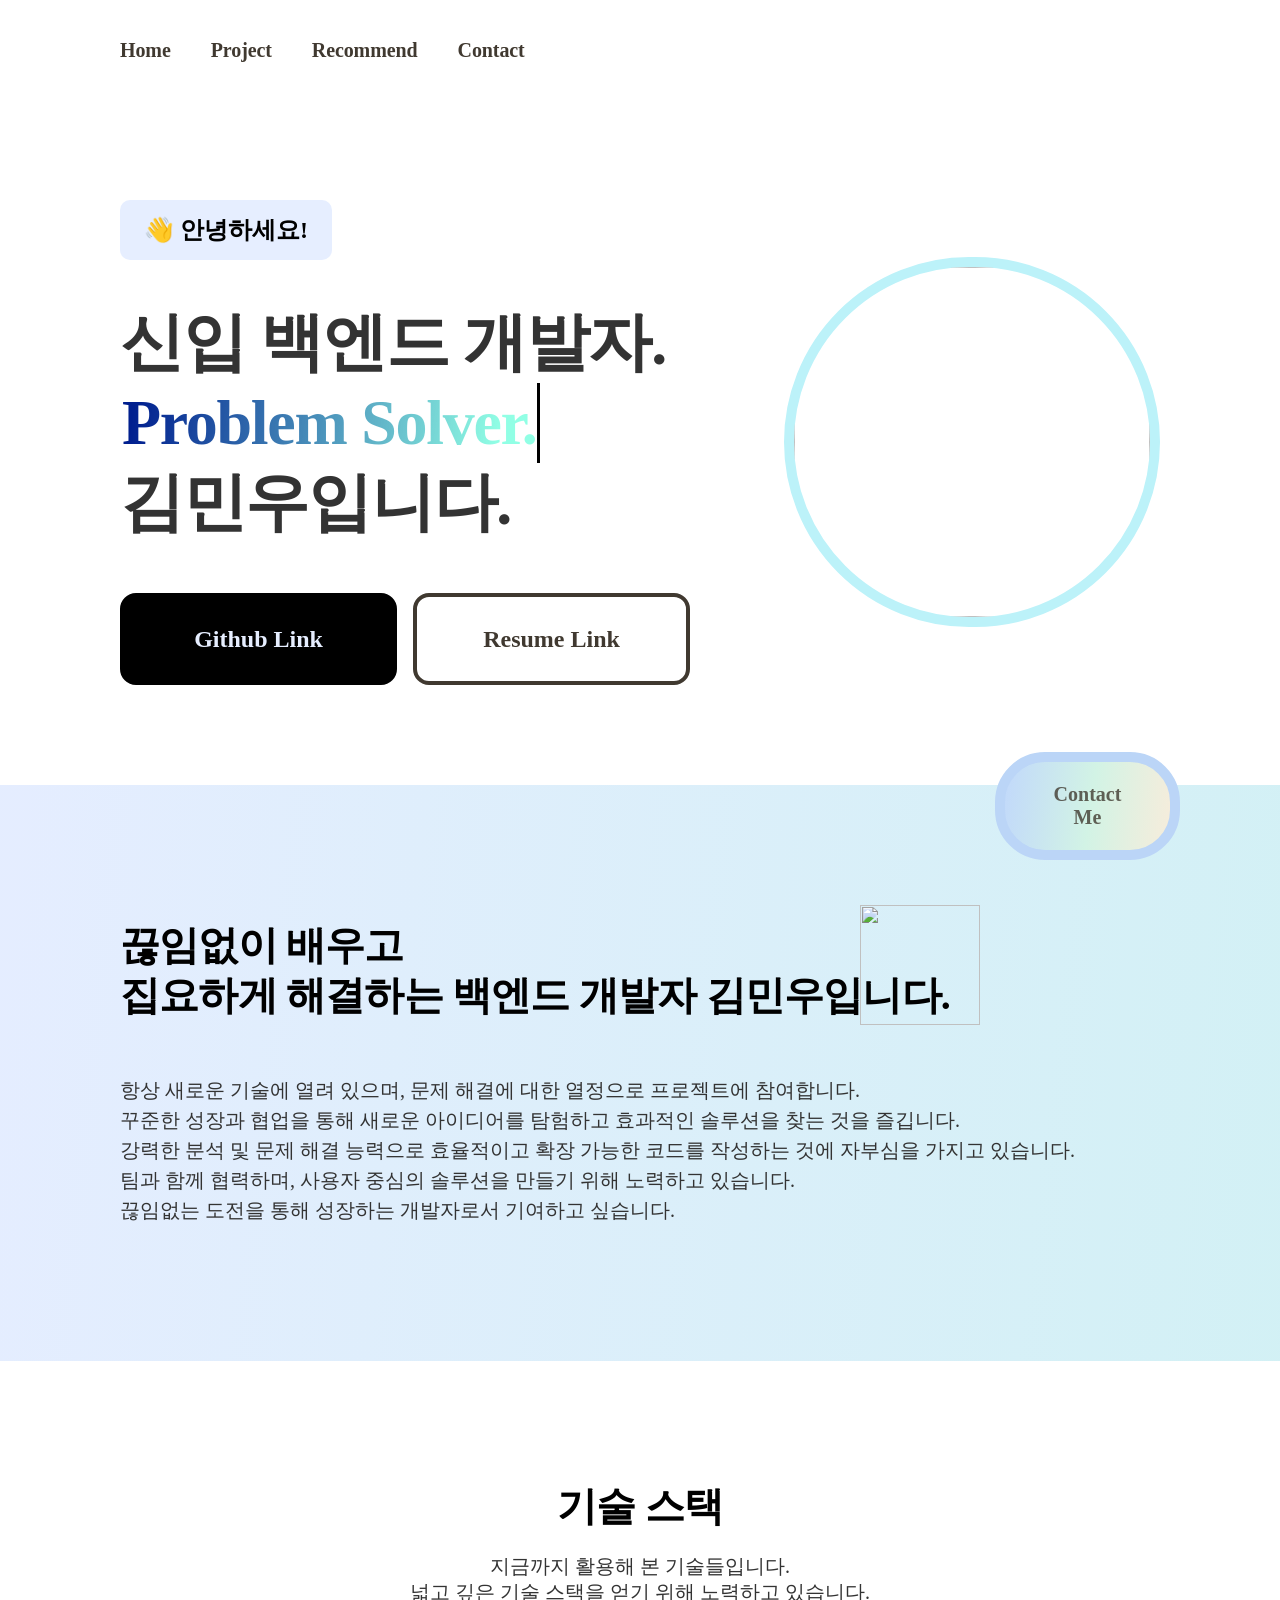
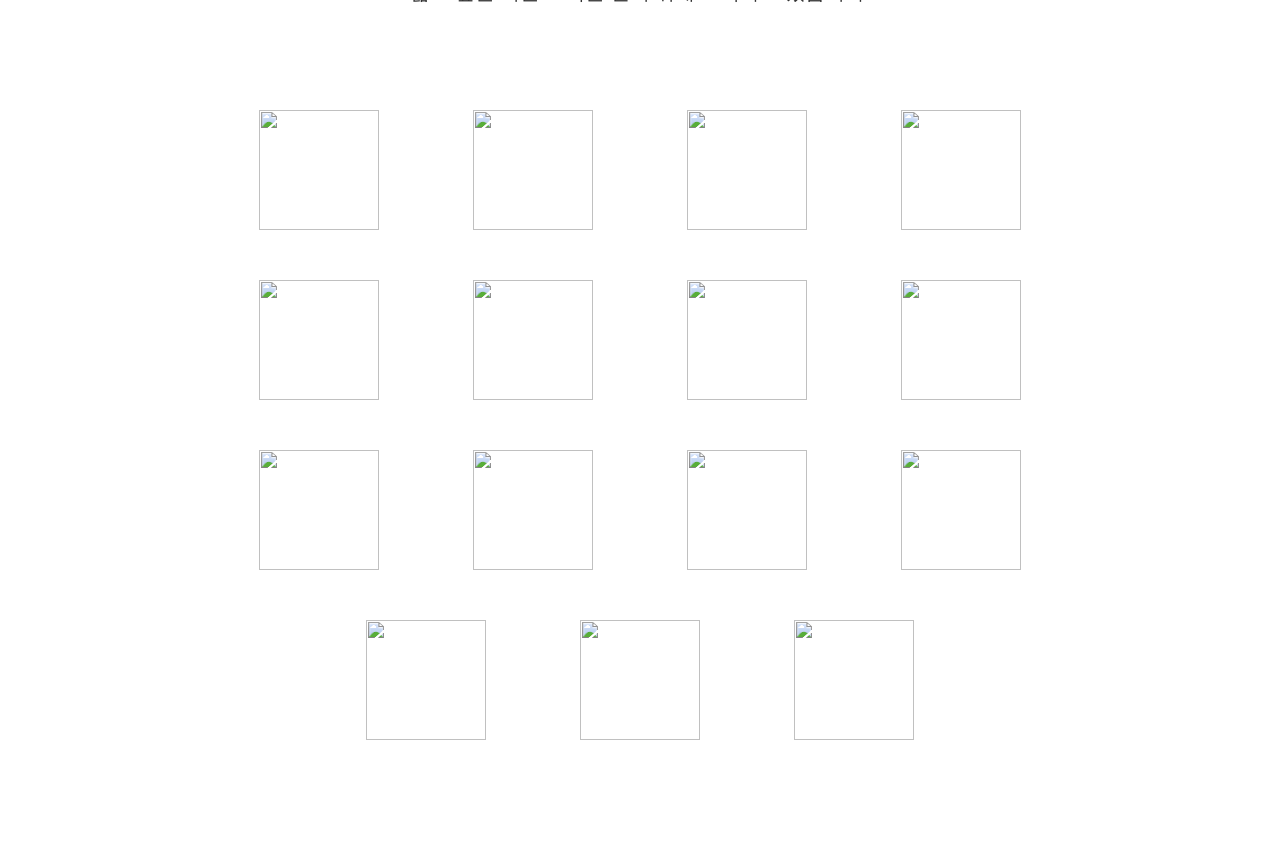
==== index.html @ f8c8b8c5 "feat: apply header animation" ====
<!DOCTYPE html>
<html lang="en">
<head>
    <meta charset="UTF-8">
    <meta name="viewport" content="width=device-width, initial-scale=1.0">
    <link rel="stylesheet" href="./style.css">
    <link rel="preconnect" href="https://fonts.googleapis.com">
    <link rel="preconnect" href="https://fonts.gstatic.com" crossorigin>
    <link href="https://fonts.googleapis.com/css2?family=Noto+Sans+KR:wght@500&display=swap" rel="stylesheet">
    <title>Document</title>
</head>
<body>
    <nav>
        <div class="navItem">Home</div>
        <div class="navItem">Project</div>
        <div class="navItem">Recommend</div>
        <div class="navItem">Contact</div>
    </nav>

    <header>
        <div class="headerLeft">
            <div class="badge">👋 안녕하세요!</div>
            <h1>
                신입 백엔드 개발자.<br/>
                <strong>Problem Solver.</strong><br/>
                <!-- <strong><br/></strong> -->
                김민우입니다.
            </h1>
            <div class="headerBtns">
                <a class="headerBtn" style="background-color: black; color: #E6EEFF; border-color: black;" href="https://github.com/bkkmw" target="_blank">Github Link</a>
                <a class="headerBtn" style="color: #403930;" href="#" target="_blank">Resume Link</a>
            </div>
        </div>
        <div class="headerRight">
            <img class="profileImg" src="https://plus.unsplash.com/premium_photo-1674688194029-17dda3aaf779?w=500&auto=format&fit=crop&q=60&ixlib=rb-4.0.3&ixid=M3wxMjA3fDB8MHxzZWFyY2h8MXx8YmxhY2t8ZW58MHx8MHx8fDA%3D">
            <!-- <div class="profileImg"></div> -->
        </div>
    </header>

    <div class="introduction">
        <h2>끊임없이 배우고
집요하게 해결하는 백엔드 개발자 김민우입니다.</h2>
        <img src="https://s3-alpha-sig.figma.com/img/6487/ea4a/daea669d937dbe7143996228fa8bc313?Expires=1706486400&Key-Pair-Id=APKAQ4GOSFWCVNEHN3O4&Signature=hJeIrJTTm3oMjeijjOp-uwTEQQWaK9iniI~YzfzDTABbRpO1pkRjh4GAqJiTH2skRaHdd~mDgPJ5Ca0eFiVuXyrHsrVJDqlASlEiB1djv1J8W82fJtgnarWKpcSJfF-py0DjcW6OvxTsVsYJA2s43ewhrsybSa6hrCCtFJjDDMRb3quvQweBj7dXm5ZmObO8HHIndekv7Paf5lo9buBG8cZjLab5~hTpyT2Zs8f~8S~JYF2Mp6bK1z6l6wrbxmUoVGKwcV1q9~nXrFwHDIdIn4pPSv92mtZzx25hKvoMM4-EMjh9O8AYCLS7lHO7dEHSAruf4HMZUDnYgcZ~vZnrlA__">
        <p>항상 새로운 기술에 열려 있으며, 문제 해결에 대한 열정으로 프로젝트에 참여합니다. 
꾸준한 성장과 협업을 통해 새로운 아이디어를 탐험하고 효과적인 솔루션을 찾는 것을 즐깁니다. 
강력한 분석 및 문제 해결 능력으로 효율적이고 확장 가능한 코드를 작성하는 것에 자부심을 가지고 있습니다. 
팀과 함께 협력하며, 사용자 중심의 솔루션을 만들기 위해 노력하고 있습니다. 
끊임없는 도전을 통해 성장하는 개발자로서 기여하고 싶습니다.</p>
    </div>

    <div class="techStack">
        <h2>기술 스택</h2>
        <p>
            지금까지 활용해 본 기술들입니다.<br/>
            넓고 깊은 기술 스택을 얻기 위해 노력하고 있습니다.
        </p>
        <div class="techImgs">
            <img class="techImg" src="https://cdn.simpleicons.org/HTML5">
            <img class="techImg" src="https://cdn.simpleicons.org/CSS3">
            <img class="techImg" src="https://cdn.simpleicons.org/JavaScript">
            <img class="techImg" src="https://cdn.simpleicons.org/React">
            <img class="techImg" src="https://cdn.simpleicons.org/Vue.js">
            <img class="techImg" src="https://cdn.simpleicons.org/redux">
            <img class="techImg" src="https://cdn.simpleicons.org/sass">
            <img class="techImg" src="https://cdn.simpleicons.org/tailwindcss">
            <img class="techImg" src="https://cdn.simpleicons.org/Spring">
            <img class="techImg" src="https://cdn.simpleicons.org/MySQL">
            <img class="techImg" src="https://cdn.simpleicons.org/python">
            <img class="techImg" src="https://cdn.simpleicons.org/hibernate">
            <img class="techImg" src="https://cdn.simpleicons.org/docker">
            <img class="techImg" src="https://cdn.simpleicons.org/jenkins">
            <img class="techImg" src="https://cdn.simpleicons.org/git">
        </div>
        
    </div>

    <a href="mailto:roboticts49@gmail.com" class="fixedBtn">Contact<br/>Me</a>
    
</body>
</html>
---- style.css ----
@import url('https://cdn.jsdelivr.net/gh/orioncactus/pretendard/dist/web/static/pretendard.css');

body {
    margin: 0;
    /* transform: scale(0.75); */
}

nav {
    /* allign items with gap */
    display: flex;
    gap: 40px;
    height: 100px;
    align-items: center;
    padding: 0 120px 0 120px;
}

.navItem {
    color: #403930;
    font-size: 20px;
    font-weight: 600;
    font-family: "Pretendard";
    line-height: 1.5;
    letter-spacing: -0.1px;
}

header {
    padding: 100px 120px 100px 120px;
    display: flex;
    font-family: 'Pretendard';
}

.headerLeft {
    width: 60vw;
}

.headerRight {
    width: 40vw;
    display: flex;
    justify-content: end;
    align-items: center;
}

.badge {
    padding: 12px 24px;
    border-radius: 10px;
    background-color: #e6eeff;
    width: fit-content;
    margin: 0px 0px 40px 0px;
    color: #000;
    font-family: Pretendard;
    font-size: 24px;
    font-style: normal;
    font-weight: 600;
    line-height: 150%; /* 36px */
}

header h1 {
    color: #333;
    font-style: normal;
    font-weight: 600;
    line-height: 125%; /* 80px */
    letter-spacing: -1.28px;
    font-size: 64px;
    margin-bottom: 50px;
}

header h1 strong {
    background: linear-gradient(99deg, #001F8F 3.58%, rgba(36, 255, 203, 0.50) 90.34%);
    -webkit-background-clip: text;
    -webkit-text-fill-color: transparent;
    background-clip: text;
    margin-left: 2px;
    /* fade in animation */
    /* animation: fadeIn 3s ease-in; */
    /* typing animation */
    display: inline-block;
    white-space: nowrap;
    max-width: 450px;
    border-right: 3px solid black;
    animation: typingEffect 5s steps(25) infinite, blink .5s step-end infinite alternate;
    /* animation: typingEffect 5s steps(17) infinite; */
}

.headerBtns {
    display: flex;
    gap: 16px;
}

.headerBtn {
    display: flex;
    width: 189px;
    padding: 24px 40px;
    flex-direction: column;
    justify-content: center;
    align-items: center;
    border-radius: 16px;
    border: 4px solid #403930;

    font-size: 24px;
    font-style: normal;
    font-weight: 600;
    line-height: 150%; /* 36px */

    text-decoration: none;
}

.profileImg {
    width: 355.624px;
    height: 350px;
    flex-shrink: 0;
    border-radius: 500px;
    border: 10px solid #BCF2F9;
    /* background: url("https://plus.unsplash.com/premium_photo-1674688194029-17dda3aaf779?w=500&auto=format&fit=crop&q=60&ixlib=rb-4.0.3&ixid=M3wxMjA3fDB8MHxzZWFyY2h8MXx8YmxhY2t8ZW58MHx8MHx8fDA%3D"), lightgray 50% / cover no-repeat; */
}

.introduction {
    position: relative;
    white-space: pre;
    padding: 100px 120px;
    font-family: 'Pretendard';
    background: linear-gradient(96deg, rgba(189, 210, 255, 0.40) 1.72%, rgba(116, 224, 215, 0.40) 158.93%);
}

.introduction h2 {
    color: #000;
    font-size: 40px;
    font-style: normal;
    font-weight: 700;
    line-height: 125%; /* 50px */
    letter-spacing: -0.8px;
    margin: 0;
}

.introduction p {
    color: #333;
    font-size: 20px;
    font-style: normal;
    font-weight: 500;
    line-height: 150%; /* 30px */
    margin: 0;
}

.introduction img {
    width: 120px;
    height: 120px;
    position: absolute;
    top: 120px;
    right: 300px;
}

.techStack {
    text-align: center;
    align-content: center;
    padding: 100px 120px;
    font-family: 'Pretendard';
}

.techStack h2 {
    color: #000;
    text-align: center;
    font-size: 40px;
    font-style: normal;
    font-weight: 700;
    line-height: 26px; /* 65% */
    letter-spacing: -0.8px;
}

.techStack p {
    color: #333;
    text-align: center;
    font-size: 20px;
    font-style: normal;
    font-weight: 400;
    line-height: 26px; /* 130% */
}

.techImgs {
    margin-top: 80px;
    width: 100%;
}

.techImg {
    width: 120px;
    height: 120px;
    padding: 5px;
    margin: 20px 40px;
}

.fixedBtn {
    display: flex;
    flex-direction: column;
    justify-content: center;
    position: fixed;
    right: 100px;
    bottom: 40px;

    width: 165px;
    height: 88px;

    border-radius: 50px;
    border: 10px solid #BBD5F7;
    background: linear-gradient(98deg, #BED3FF -10.83%, #D2F3E5 51.79%, #FFEBD9 110.76%);

    color: rgba(64, 57, 48, 0.80);
    text-align: center;
    font-family: Pretendard;
    font-size: 20px;
    font-style: normal;
    font-weight: 700;
    line-height: normal;
    text-decoration: none;
}

/* animation */
@keyframes fadeIn {
    from {
        opacity: 1;
    }
    to {
        opacity: 1;
    }
}

@keyframes typingEffect {
    0% {
        width: 0%;
    }
    100% {
        width: 100%;
    }
    
}

@keyframes blink {
    50% {
        border-color: transparent;
    }
    
}
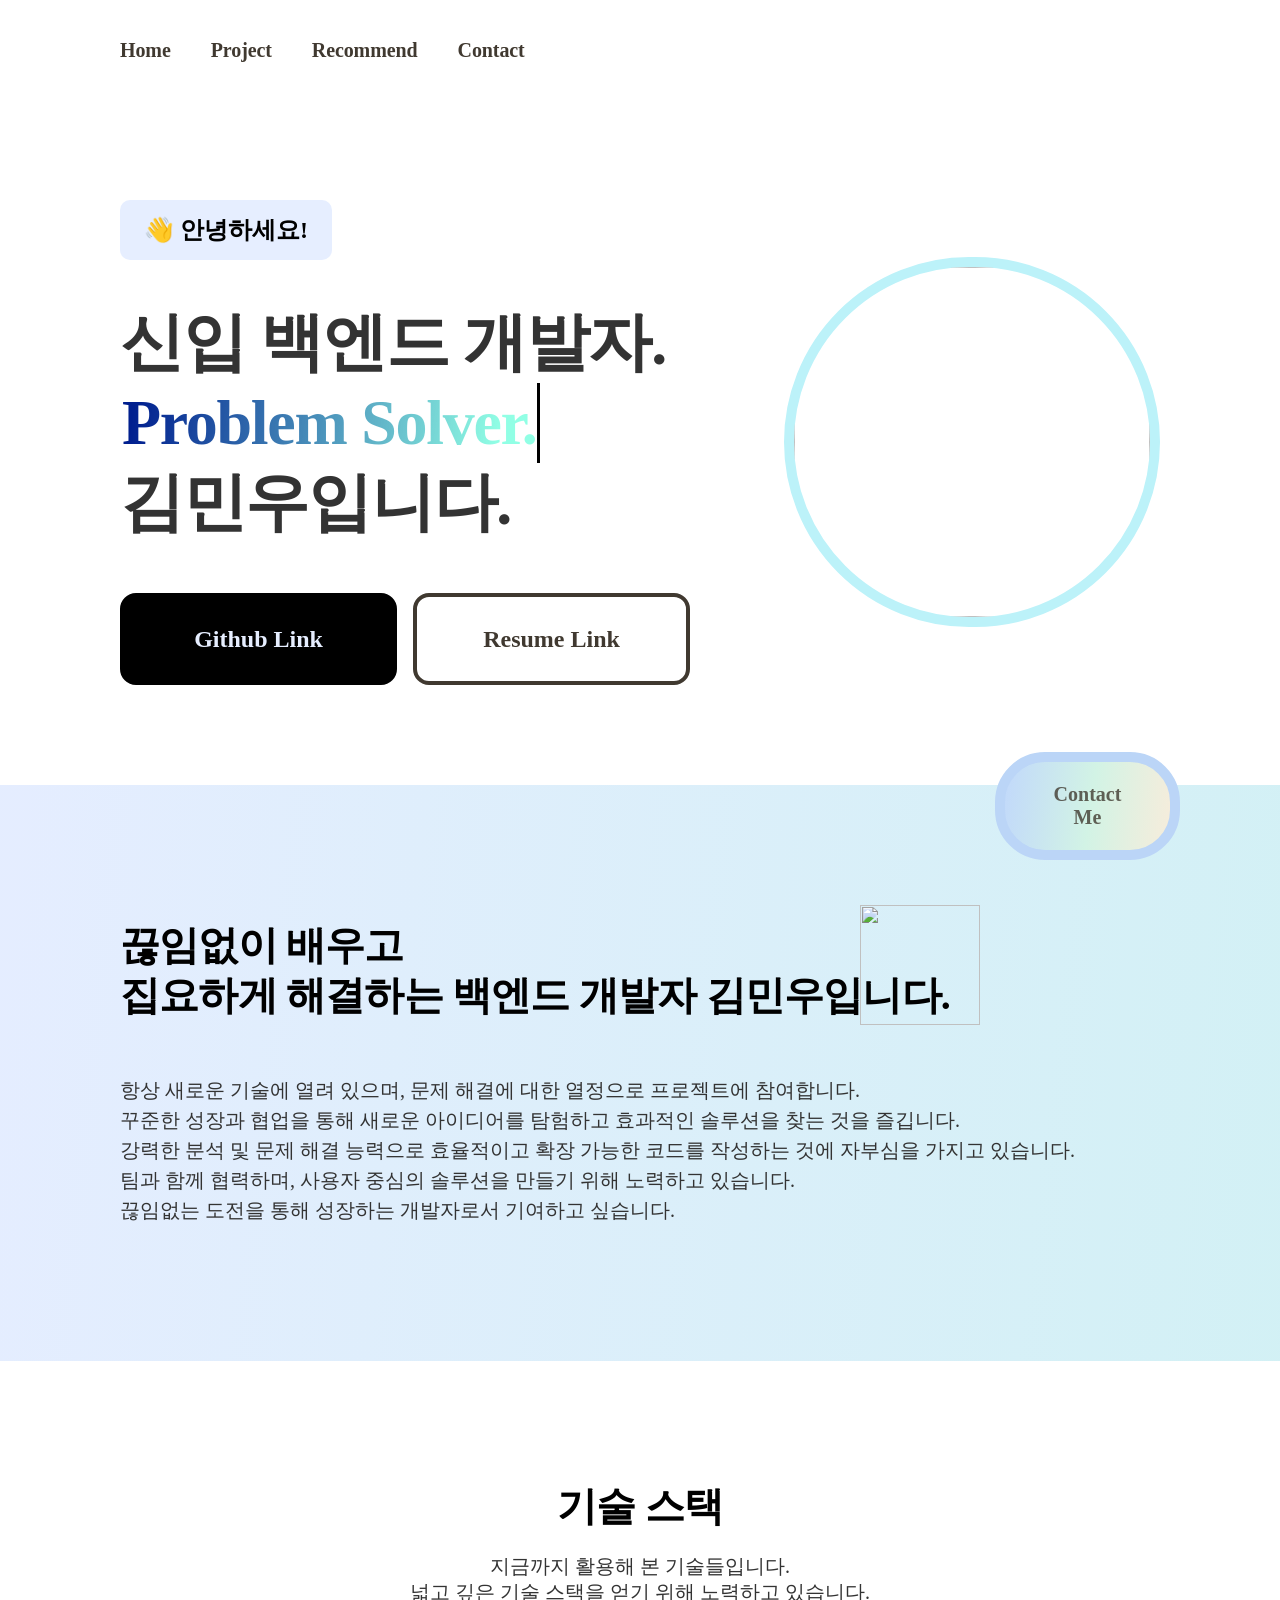
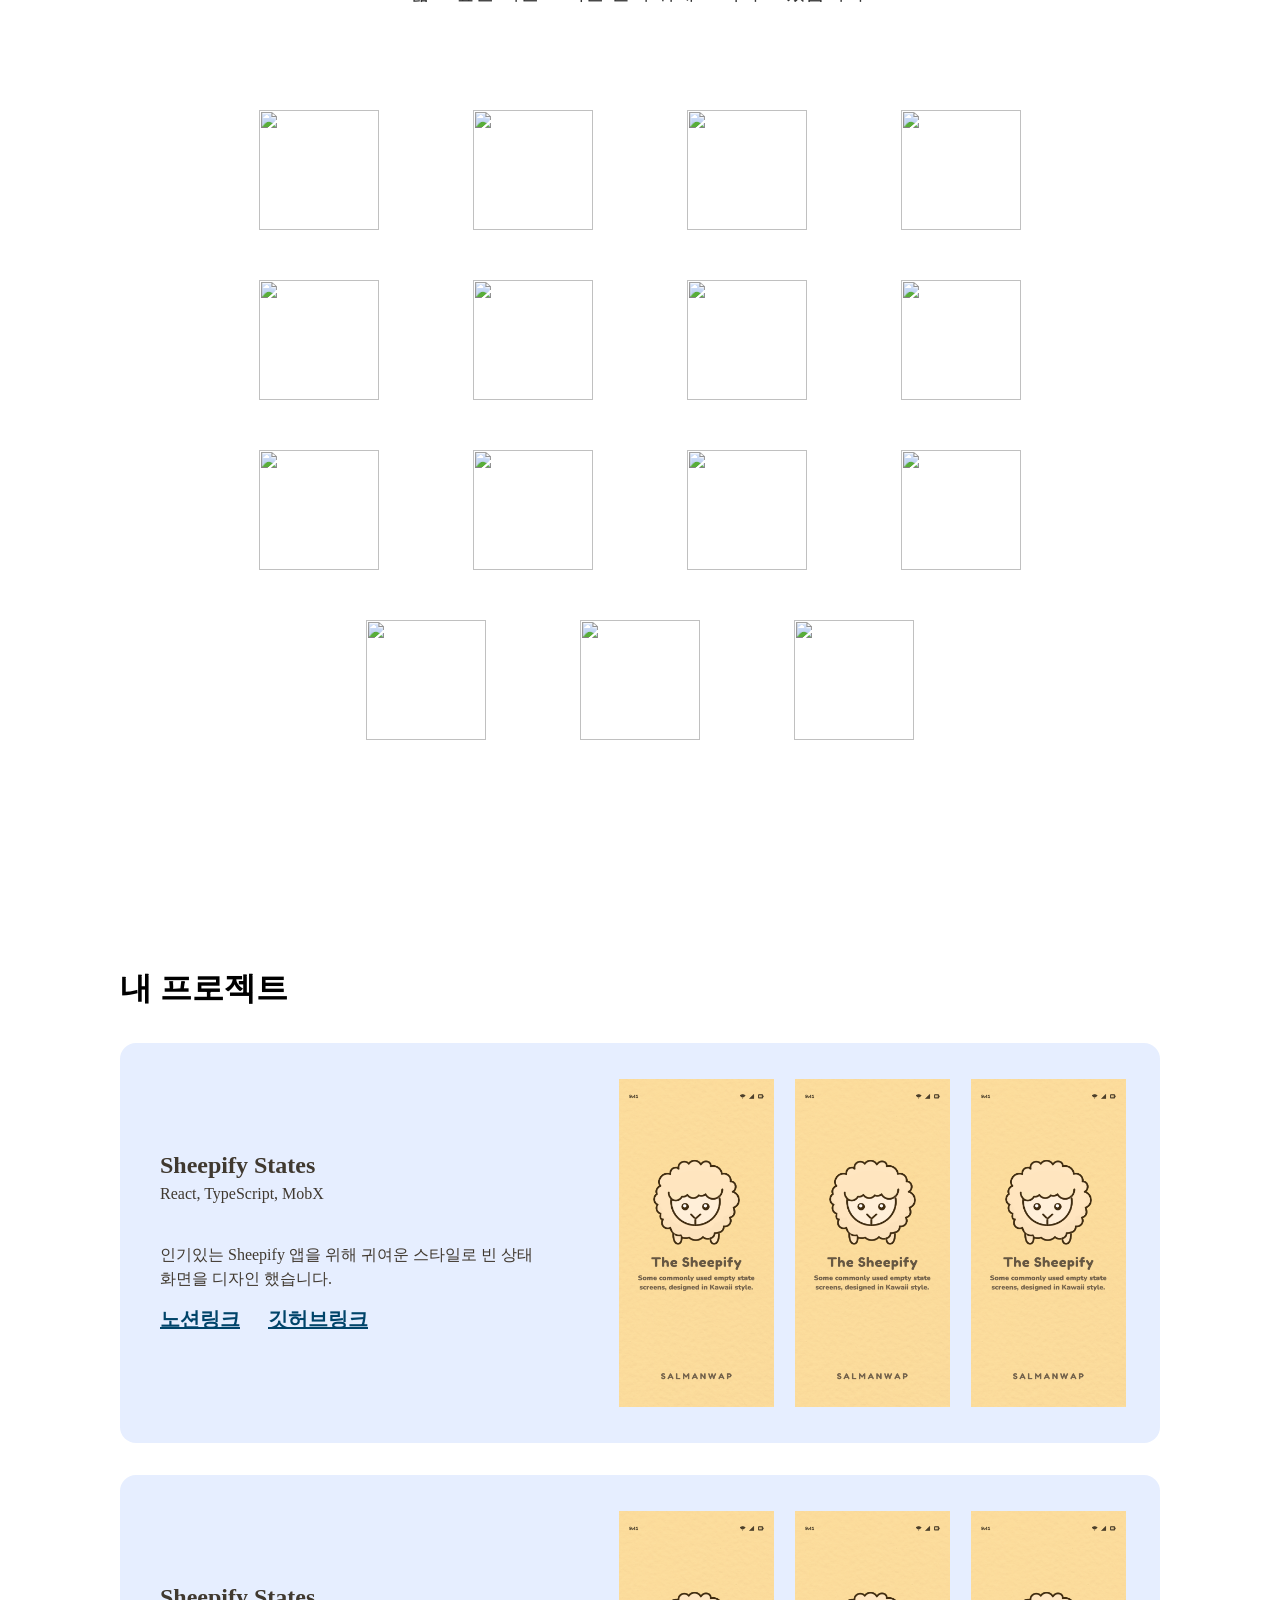
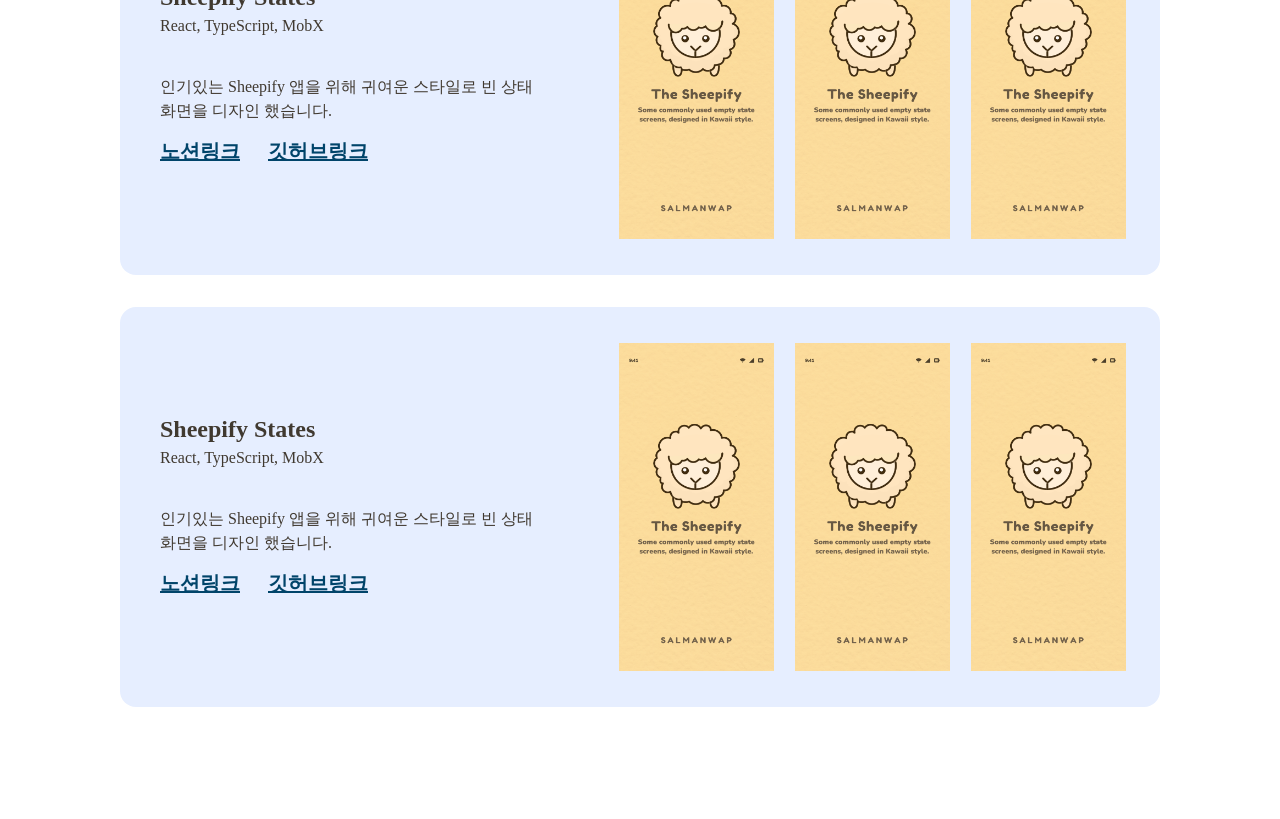
==== commit ea269fce: "feat: add project contents" ====
--- a/index.html
+++ b/index.html
@@ -1,9 +1,20 @@
 <!DOCTYPE html>
 <html lang="en">
 <head>
+    <!-- Google tag (gtag.js) -->
+    <script async src="https://www.googletagmanager.com/gtag/js?id=G-GSCPVHT3T6"></script>
+    <script>
+        window.dataLayer = window.dataLayer || [];
+        function gtag(){dataLayer.push(arguments);}
+        gtag('js', new Date());
+
+        gtag('config', 'G-GSCPVHT3T6');
+    </script>
+
     <meta charset="UTF-8">
     <meta name="viewport" content="width=device-width, initial-scale=1.0">
     <link rel="stylesheet" href="./style.css">
+    <link rel="stylesheet" media="(max-width: 768px)" href="./responsive.css">
     <link rel="preconnect" href="https://fonts.googleapis.com">
     <link rel="preconnect" href="https://fonts.gstatic.com" crossorigin>
     <link href="https://fonts.googleapis.com/css2?family=Noto+Sans+KR:wght@500&display=swap" rel="stylesheet">
@@ -27,8 +38,8 @@
                 김민우입니다.
             </h1>
             <div class="headerBtns">
-                <a class="headerBtn" style="background-color: black; color: #E6EEFF; border-color: black;" href="https://github.com/bkkmw" target="_blank">Github Link</a>
-                <a class="headerBtn" style="color: #403930;" href="#" target="_blank">Resume Link</a>
+                <a class="headerBtn" onclick="onClickButton('github')" style="background-color: black; color: #E6EEFF; border-color: black;" href="https://github.com/bkkmw" target="_blank">Github Link</a>
+                <a class="headerBtn" onclick="onClickButton('resume')" style="color: #403930;" href="#" target="_blank">Resume Link</a>
             </div>
         </div>
         <div class="headerRight">
@@ -37,17 +48,18 @@
         </div>
     </header>
 
-    <div class="introduction">
-        <h2>끊임없이 배우고
+    <div style="background: linear-gradient(96deg, rgba(189, 210, 255, 0.40) 1.72%, rgba(116, 224, 215, 0.40) 158.93%);;">
+        <div class="introduction">
+            <h2>끊임없이 배우고
 집요하게 해결하는 백엔드 개발자 김민우입니다.</h2>
-        <img src="https://s3-alpha-sig.figma.com/img/6487/ea4a/daea669d937dbe7143996228fa8bc313?Expires=1706486400&Key-Pair-Id=APKAQ4GOSFWCVNEHN3O4&Signature=hJeIrJTTm3oMjeijjOp-uwTEQQWaK9iniI~YzfzDTABbRpO1pkRjh4GAqJiTH2skRaHdd~mDgPJ5Ca0eFiVuXyrHsrVJDqlASlEiB1djv1J8W82fJtgnarWKpcSJfF-py0DjcW6OvxTsVsYJA2s43ewhrsybSa6hrCCtFJjDDMRb3quvQweBj7dXm5ZmObO8HHIndekv7Paf5lo9buBG8cZjLab5~hTpyT2Zs8f~8S~JYF2Mp6bK1z6l6wrbxmUoVGKwcV1q9~nXrFwHDIdIn4pPSv92mtZzx25hKvoMM4-EMjh9O8AYCLS7lHO7dEHSAruf4HMZUDnYgcZ~vZnrlA__">
-        <p>항상 새로운 기술에 열려 있으며, 문제 해결에 대한 열정으로 프로젝트에 참여합니다. 
+            <img src="https://s3-alpha-sig.figma.com/img/6487/ea4a/daea669d937dbe7143996228fa8bc313?Expires=1706486400&Key-Pair-Id=APKAQ4GOSFWCVNEHN3O4&Signature=hJeIrJTTm3oMjeijjOp-uwTEQQWaK9iniI~YzfzDTABbRpO1pkRjh4GAqJiTH2skRaHdd~mDgPJ5Ca0eFiVuXyrHsrVJDqlASlEiB1djv1J8W82fJtgnarWKpcSJfF-py0DjcW6OvxTsVsYJA2s43ewhrsybSa6hrCCtFJjDDMRb3quvQweBj7dXm5ZmObO8HHIndekv7Paf5lo9buBG8cZjLab5~hTpyT2Zs8f~8S~JYF2Mp6bK1z6l6wrbxmUoVGKwcV1q9~nXrFwHDIdIn4pPSv92mtZzx25hKvoMM4-EMjh9O8AYCLS7lHO7dEHSAruf4HMZUDnYgcZ~vZnrlA__">
+            <p>항상 새로운 기술에 열려 있으며, 문제 해결에 대한 열정으로 프로젝트에 참여합니다. 
 꾸준한 성장과 협업을 통해 새로운 아이디어를 탐험하고 효과적인 솔루션을 찾는 것을 즐깁니다. 
 강력한 분석 및 문제 해결 능력으로 효율적이고 확장 가능한 코드를 작성하는 것에 자부심을 가지고 있습니다. 
 팀과 함께 협력하며, 사용자 중심의 솔루션을 만들기 위해 노력하고 있습니다. 
 끊임없는 도전을 통해 성장하는 개발자로서 기여하고 싶습니다.</p>
+        </div>
     </div>
-
     <div class="techStack">
         <h2>기술 스택</h2>
         <p>
@@ -74,7 +86,72 @@
         
     </div>
 
+    <div class="projectList">
+        <h1>내 프로젝트</h1>
+        <div class="projectCard">
+            <div class="projectCardLeft">
+                <h2>Sheepify States</h2>
+                <h6>React, TypeScript, MobX</h6>
+                <p>인기있는 Sheepify 앱을 위해 귀여운 스타일로 빈 상태 화면을 디자인 했습니다.</p>
+                <a href="#">노션링크</a>
+                <a href="#">깃허브링크</a>
+            </div>
+            <div class="projectCardRight">
+                <img class="projectImg" src="./assets/img/pjt_screen.png">
+                <img class="projectImg" src="./assets/img/pjt_screen.png">
+                <img class="projectImg" src="./assets/img/pjt_screen.png">
+            </div>
+        </div>
+        <div class="projectCard">
+            <div class="projectCardLeft">
+                <h2>Sheepify States</h2>
+                <h6>React, TypeScript, MobX</h6>
+                <p>인기있는 Sheepify 앱을 위해 귀여운 스타일로 빈 상태 화면을 디자인 했습니다.</p>
+                <a href="#">노션링크</a>
+                <a href="#">깃허브링크</a>
+            </div>
+            <div class="projectCardRight">
+                <img class="projectImg" src="./assets/img/pjt_screen.png">
+                <img class="projectImg" src="./assets/img/pjt_screen.png">
+                <img class="projectImg" src="./assets/img/pjt_screen.png">
+            </div>
+        </div>
+        <div class="projectCard">
+            <div class="projectCardLeft">
+                <h2>Sheepify States</h2>
+                <h6>React, TypeScript, MobX</h6>
+                <p>인기있는 Sheepify 앱을 위해 귀여운 스타일로 빈 상태 화면을 디자인 했습니다.</p>
+                <a href="#">노션링크</a>
+                <a href="#">깃허브링크</a>
+            </div>
+            <div class="projectCardRight">
+                <img class="projectImg" src="./assets/img/pjt_screen.png">
+                <img class="projectImg" src="./assets/img/pjt_screen.png">
+                <img class="projectImg" src="./assets/img/pjt_screen.png">
+            </div>
+        </div>
+
+    </div>
+
     <a href="mailto:roboticts49@gmail.com" class="fixedBtn">Contact<br/>Me</a>
     
+    <script>
+        function onClickButton(type) {
+            if(type==='github') {
+                gtag("event", "github_button_click_action", {
+                    'event_category': 'github_button_click',
+                    'event_label': 'github_button_click'
+                })
+                console.log("github button clicked");
+            }
+            else if(type==='resume') {
+                gtag("event", "resume_button_click_actions", {
+                    'event_category': 'resume_button_click',
+                    'event_label': 'resume_button_click'
+                })
+                console.log("resume button clocked");
+            }
+        }
+    </script>
 </body>
 </html>
--- a/style.css
+++ b/style.css
@@ -27,6 +27,8 @@
     padding: 100px 120px 100px 120px;
     display: flex;
     font-family: 'Pretendard';
+    max-width: 1290px;
+    margin: 0 auto;
 }
 
 .headerLeft {
@@ -118,7 +120,9 @@
     white-space: pre;
     padding: 100px 120px;
     font-family: 'Pretendard';
-    background: linear-gradient(96deg, rgba(189, 210, 255, 0.40) 1.72%, rgba(116, 224, 215, 0.40) 158.93%);
+    /* background: linear-gradient(96deg, rgba(189, 210, 255, 0.40) 1.72%, rgba(116, 224, 215, 0.40) 158.93%); */
+    max-width: 1290px;
+    margin: 0 auto;
 }
 
 .introduction h2 {
@@ -153,6 +157,8 @@
     align-content: center;
     padding: 100px 120px;
     font-family: 'Pretendard';
+    max-width: 1290px;
+    margin: 0 auto;
 }
 
 .techStack h2 {
@@ -211,6 +217,73 @@
     text-decoration: none;
 }
 
+.projectList {
+    padding: 80px 120px;
+    font-family: "Pretendard";
+}
+
+.projectCard {
+    display: flex;
+    align-self: stretch;
+    align-items: center;
+    margin: 32px 0px;
+    background-color: #E6EEFF;
+    border-radius: 16px;
+    color: #403930;
+}
+
+/* 24 16 20 */
+.projectCardLeft {
+    width: 40vw;
+    padding: 0 40px;
+    line-height: 150%;
+}
+
+.projectCardLeft h2 {
+    font-size: 24px;
+    margin: 0px
+}
+
+.projectCardLeft h6 {
+    font-size: 16px;
+    margin-top: 5px;
+    font-weight: 500;
+}
+
+.projectCardLeft p {
+    font-size: 16px;
+    font-weight: 500;
+    margin: 16px 0;
+}
+
+.projectCardLeft a {
+    font-size: 20px;
+    font-weight: 600;
+    margin-right: 24px;;
+    color: #00446A;
+}
+
+.projectCardRight {
+    display: flex;
+    width: 60vw;
+    justify-content: center;
+    gap: 21px;
+}
+
+.projectImg {
+    width: 155px;
+    height: 328px;
+    flex-shrink: 0;
+    margin: 36px 0px;
+}
+
+
+/* @media (max-width: 768px) {
+    .fixedBtn {
+        display: none;
+    }
+} */
+
 /* animation */
 @keyframes fadeIn {
     from {
--- a/responsive.css
+++ b/responsive.css
@@ -0,0 +1,105 @@
+nav {
+    height: 60px;
+    padding: 0px 24px;
+    gap: 32px;
+    align-self: stretch;
+}
+
+.navItem {
+    font-size: 12px;
+    text-transform: uppercase;
+}
+
+header {
+    width: 90vw;
+    padding: 30px 0 30px 10vw;
+    flex-direction: column;
+    justify-content: center;
+    align-items: flex-start;
+    gap: 20px;
+}
+
+.headerLeft {
+    width: 80vw;
+}
+
+.headerRight {
+    display: none
+}
+
+.badge {
+    font-size: 16px;
+    margin-bottom: 20px;
+}
+
+header h1 {
+    color: #333;
+    font-size: 32px;
+    font-style: normal;
+    font-weight: 600;
+    line-height: 120%; /* 38.4px */
+    letter-spacing: -0.64px;
+    margin-bottom: 30px;
+}
+
+header h1 strong {
+    max-width: 230px;
+}
+
+.headerBtn {
+    width: 25vw;
+    padding: 16px 5vw;
+
+    font-family: Pretendard;
+    font-size: 14px;    
+}
+
+.introduction {
+    padding: 60px 24px;
+}
+
+.introduction h2 {
+    font-size: 18px;
+}
+
+.introduction p {
+    font-size: 14px;
+    /* white-space: initial; */
+    text-wrap: pretty;
+}
+
+.introduction img {
+    width: 20vw;
+    height: auto;
+    top: 3vh;
+    right: 15vw;
+}
+
+.techStack {
+    padding: 60px 24px;
+}
+
+.techStack h2 {
+    font-size: 24px;
+}
+
+.techStack p {
+    font-size: 14px;
+    margin-bottom: 32px;
+}
+
+.techImgs {
+    margin-top: 0px;
+}
+
+.techImg {
+    width: 20vw;
+    height: auto;
+    padding: 0;
+    margin: 24px 0;
+}
+
+
+.fixedBtn {
+    display: none;
+}
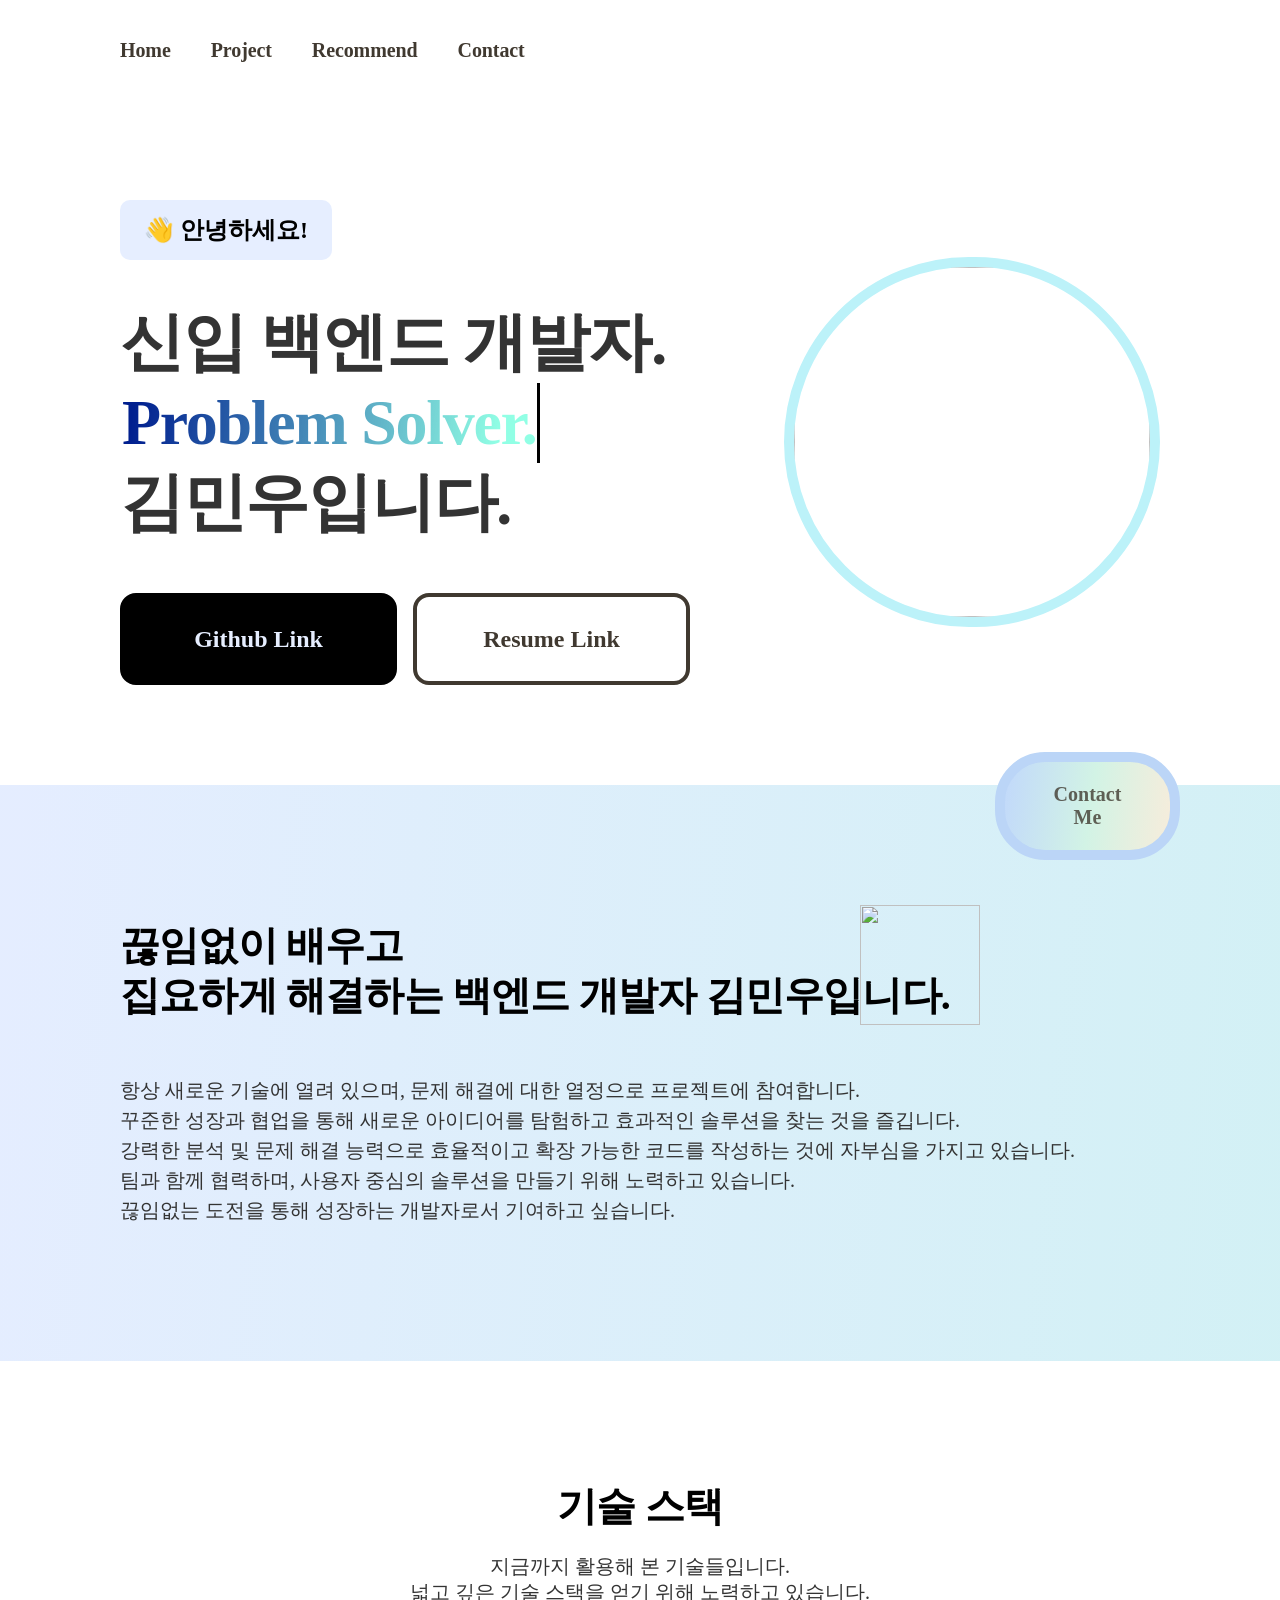
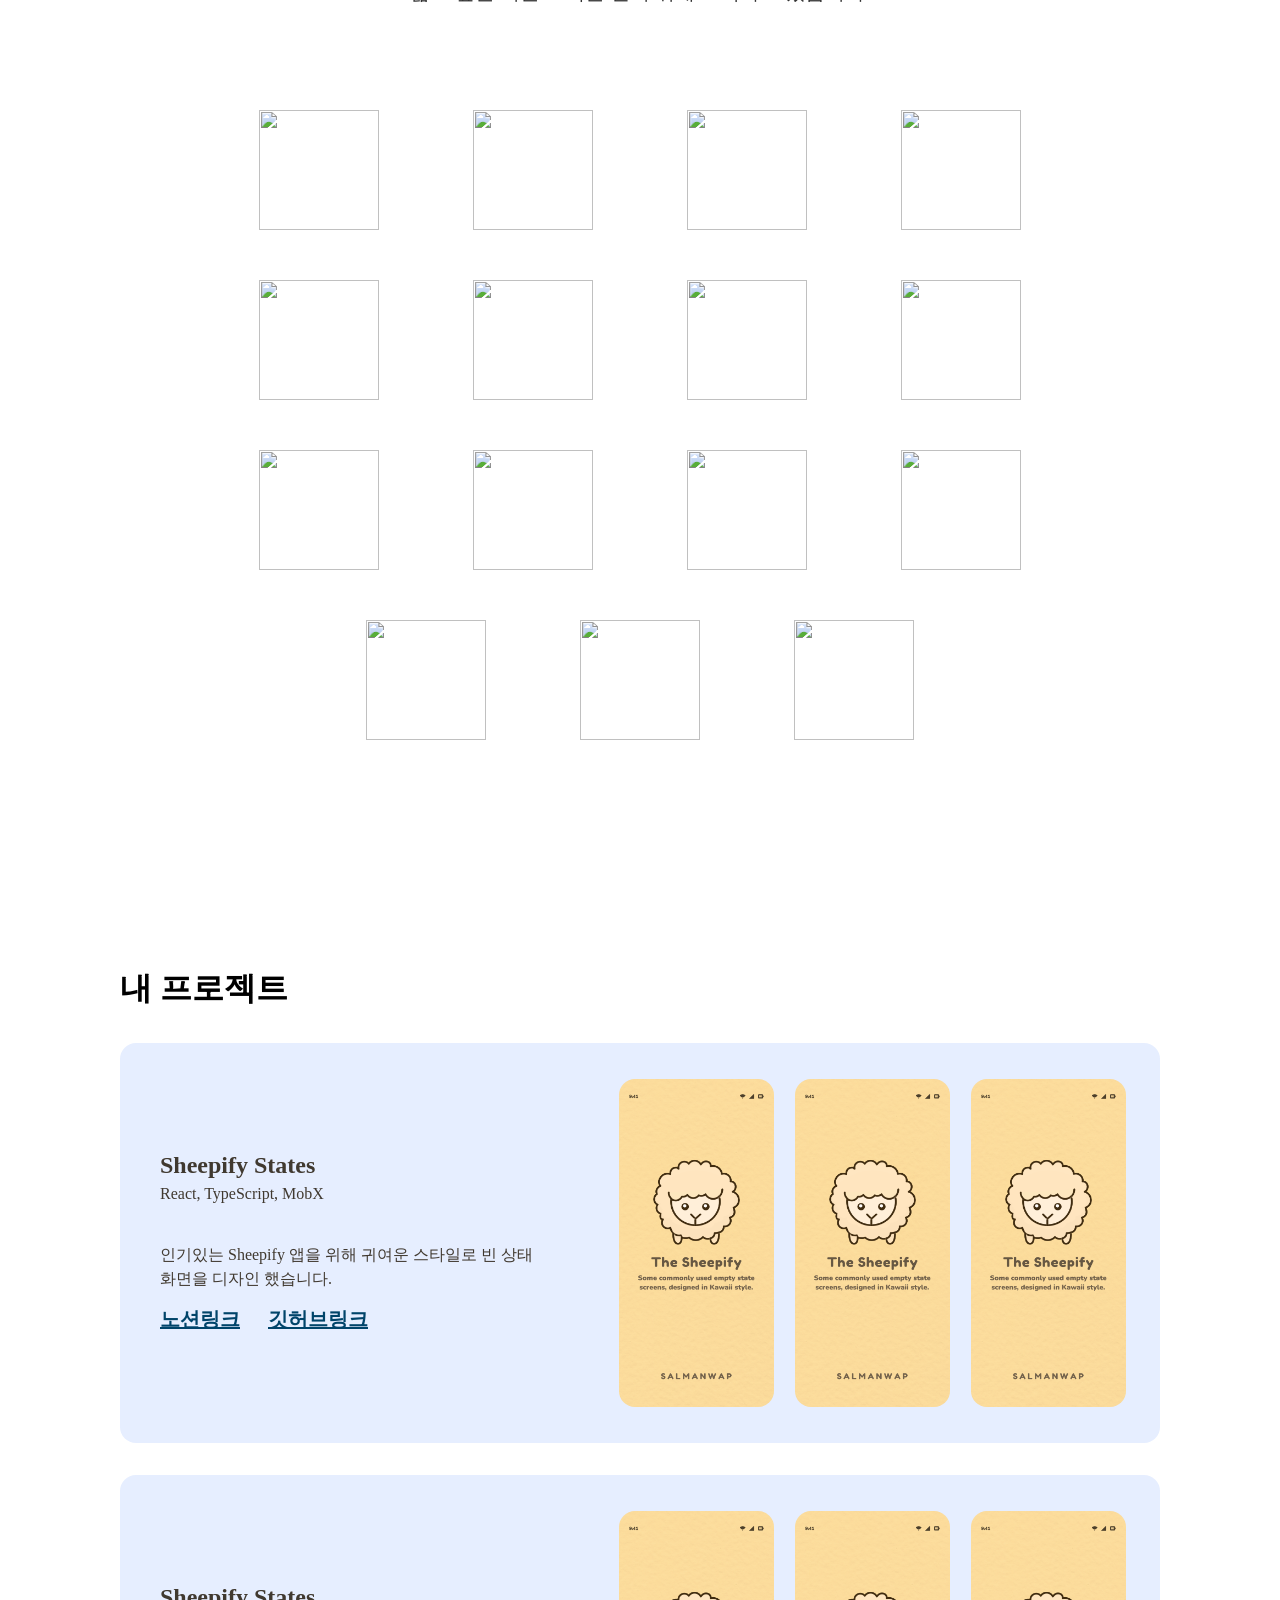
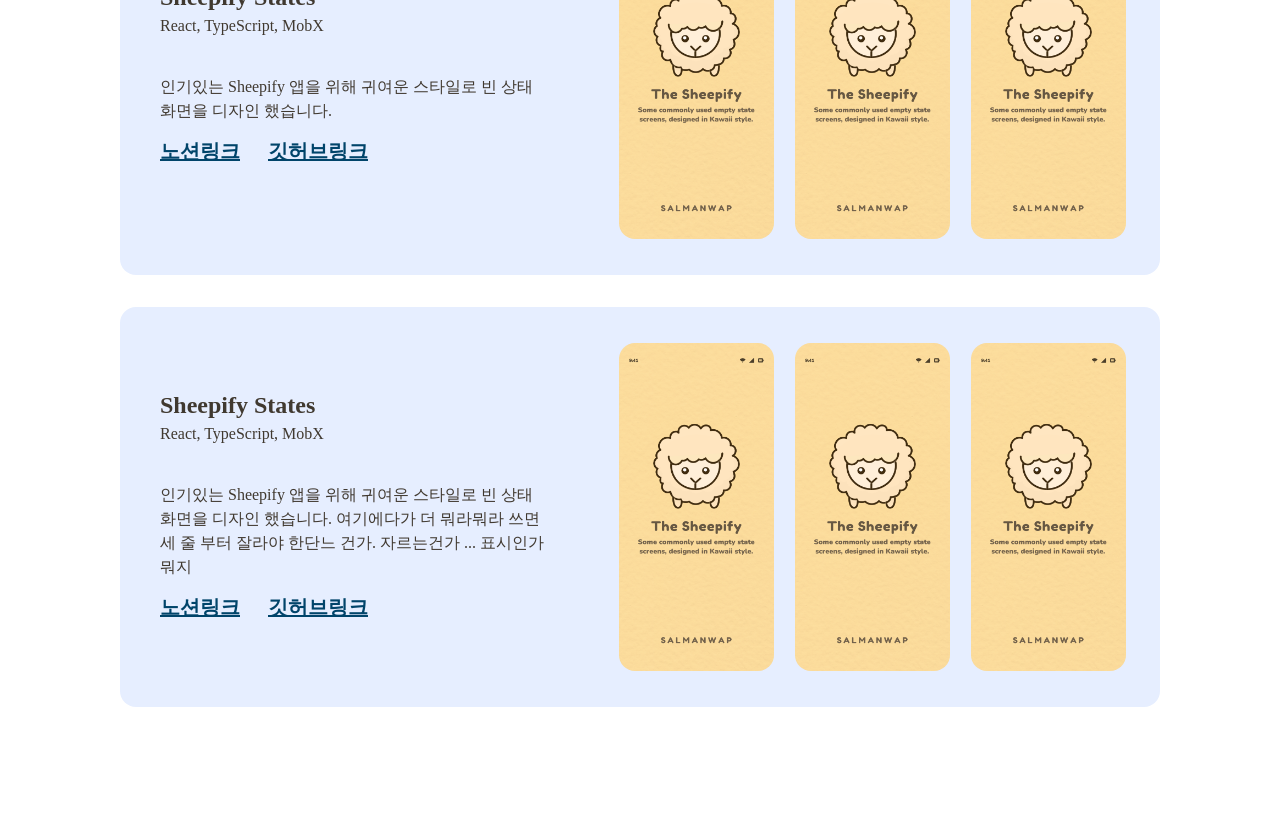
==== commit c5499d32: "feat: elipsis text lines" ====
--- a/index.html
+++ b/index.html
@@ -120,7 +120,7 @@
             <div class="projectCardLeft">
                 <h2>Sheepify States</h2>
                 <h6>React, TypeScript, MobX</h6>
-                <p>인기있는 Sheepify 앱을 위해 귀여운 스타일로 빈 상태 화면을 디자인 했습니다.</p>
+                <p>인기있는 Sheepify 앱을 위해 귀여운 스타일로 빈 상태 화면을 디자인 했습니다.&nbsp;여기에다가 더 뭐라뭐라 쓰면 세 줄 부터 잘라야 한단느 건가. 자르는건가 ... 표시인가 뭐지</p>
                 <a href="#">노션링크</a>
                 <a href="#">깃허브링크</a>
             </div>
--- a/style.css
+++ b/style.css
@@ -275,6 +275,7 @@
     height: 328px;
     flex-shrink: 0;
     margin: 36px 0px;
+    border-radius: 16px;
 }
 
 
--- a/responsive.css
+++ b/responsive.css
@@ -1,8 +1,10 @@
 nav {
+    display: flex;
     height: 60px;
     padding: 0px 24px;
     gap: 32px;
     align-self: stretch;
+    justify-content: center;
 }
 
 .navItem {
@@ -99,6 +101,48 @@
     margin: 24px 0;
 }
 
+.projectList {
+    margin: 60px 24px;
+    padding: 0px;
+    
+}
+
+.projectCard {
+    display: flex;
+    flex-direction: column-reverse;
+}
+
+.projectCardRight {
+    width: 80vw;
+}
+
+.projectImg {
+    width: 30%;
+    height: fit-content;
+    margin: 24px 0 12px 0;
+}
+
+.projectCardLeft {
+    align-self: flex-start;
+    padding: 10px 3vw;
+    width: 80vw;
+}
+
+.projectCardLeft h2 {}
+
+.projectCardLeft h6 {
+    margin-bottom: 10px;
+}
+
+.projectCardLeft p {
+    text-overflow: ellipsis;
+    overflow: hidden;
+    display: -webkit-box;
+    -webkit-line-clamp: 3; /* Adjust the number of lines as needed */
+    -webkit-box-orient: vertical;
+}
+
+.projectCardLeft a {}
 
 .fixedBtn {
     display: none;
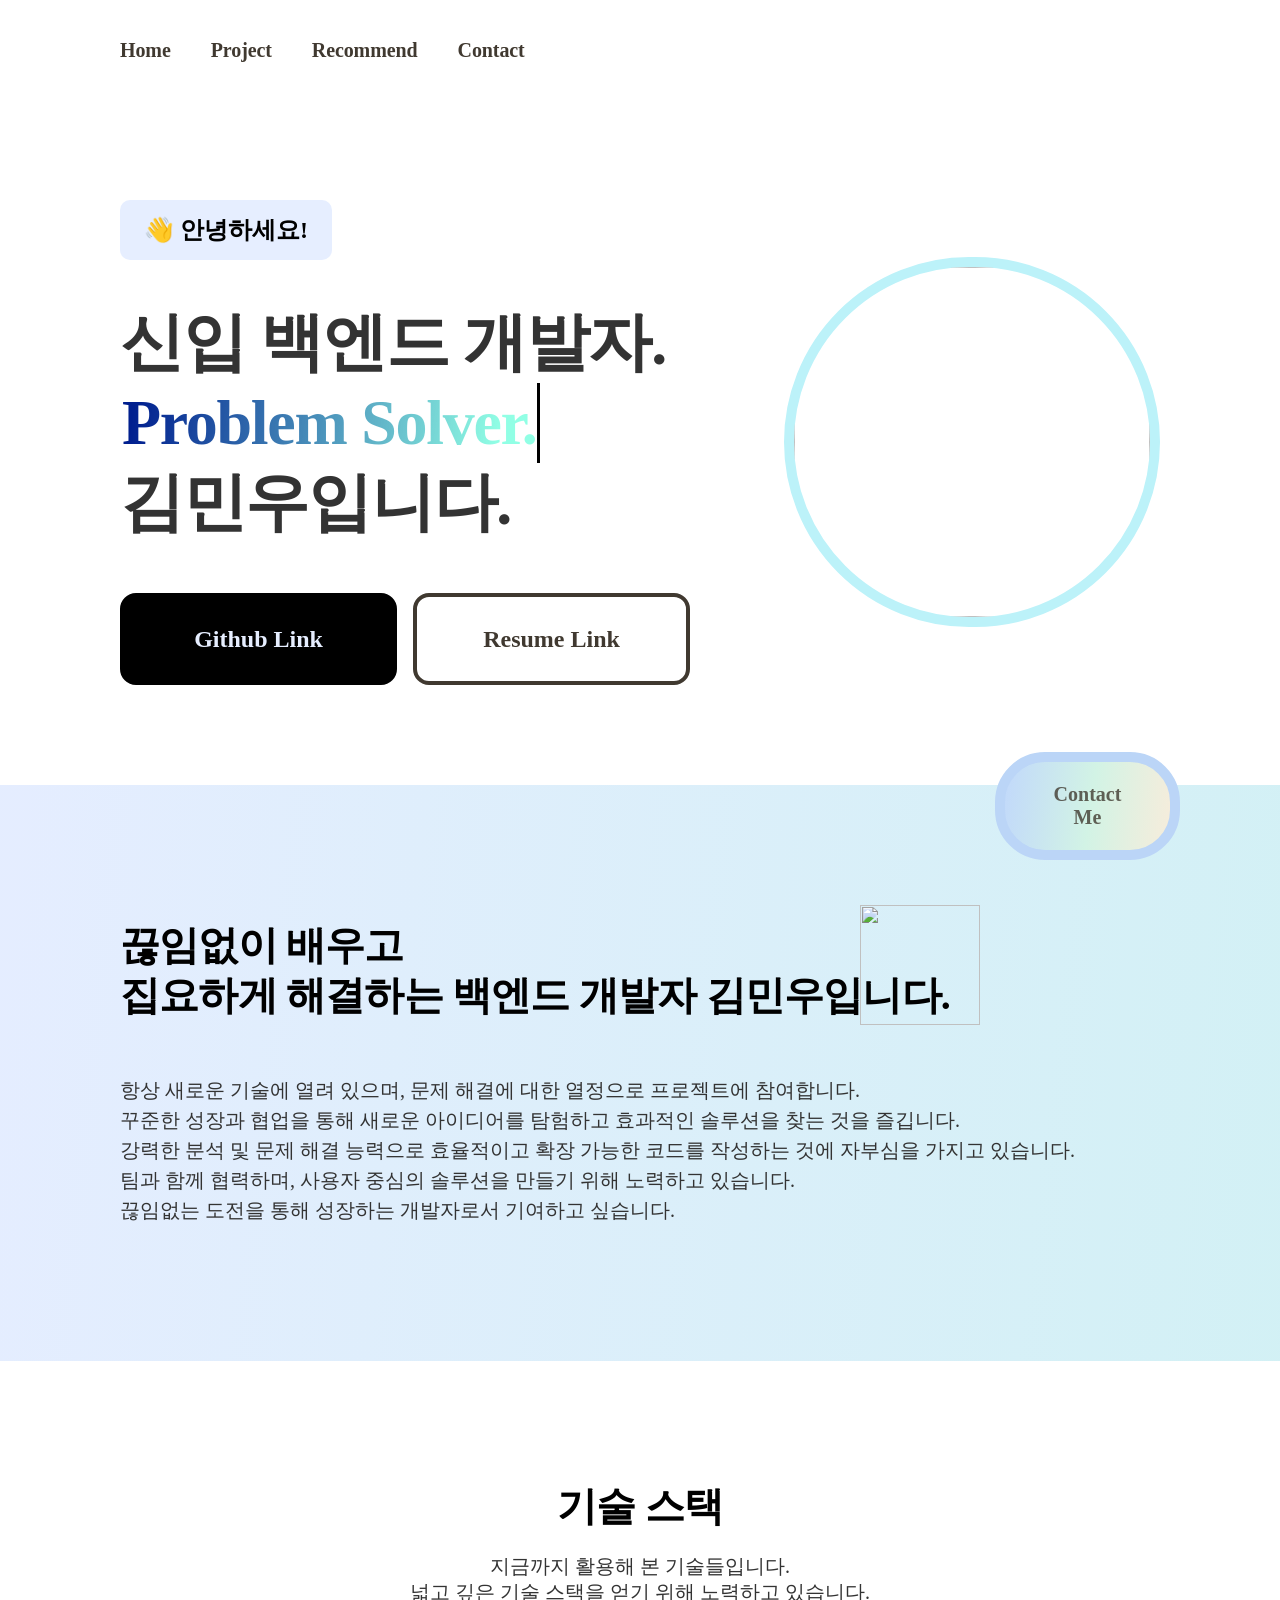
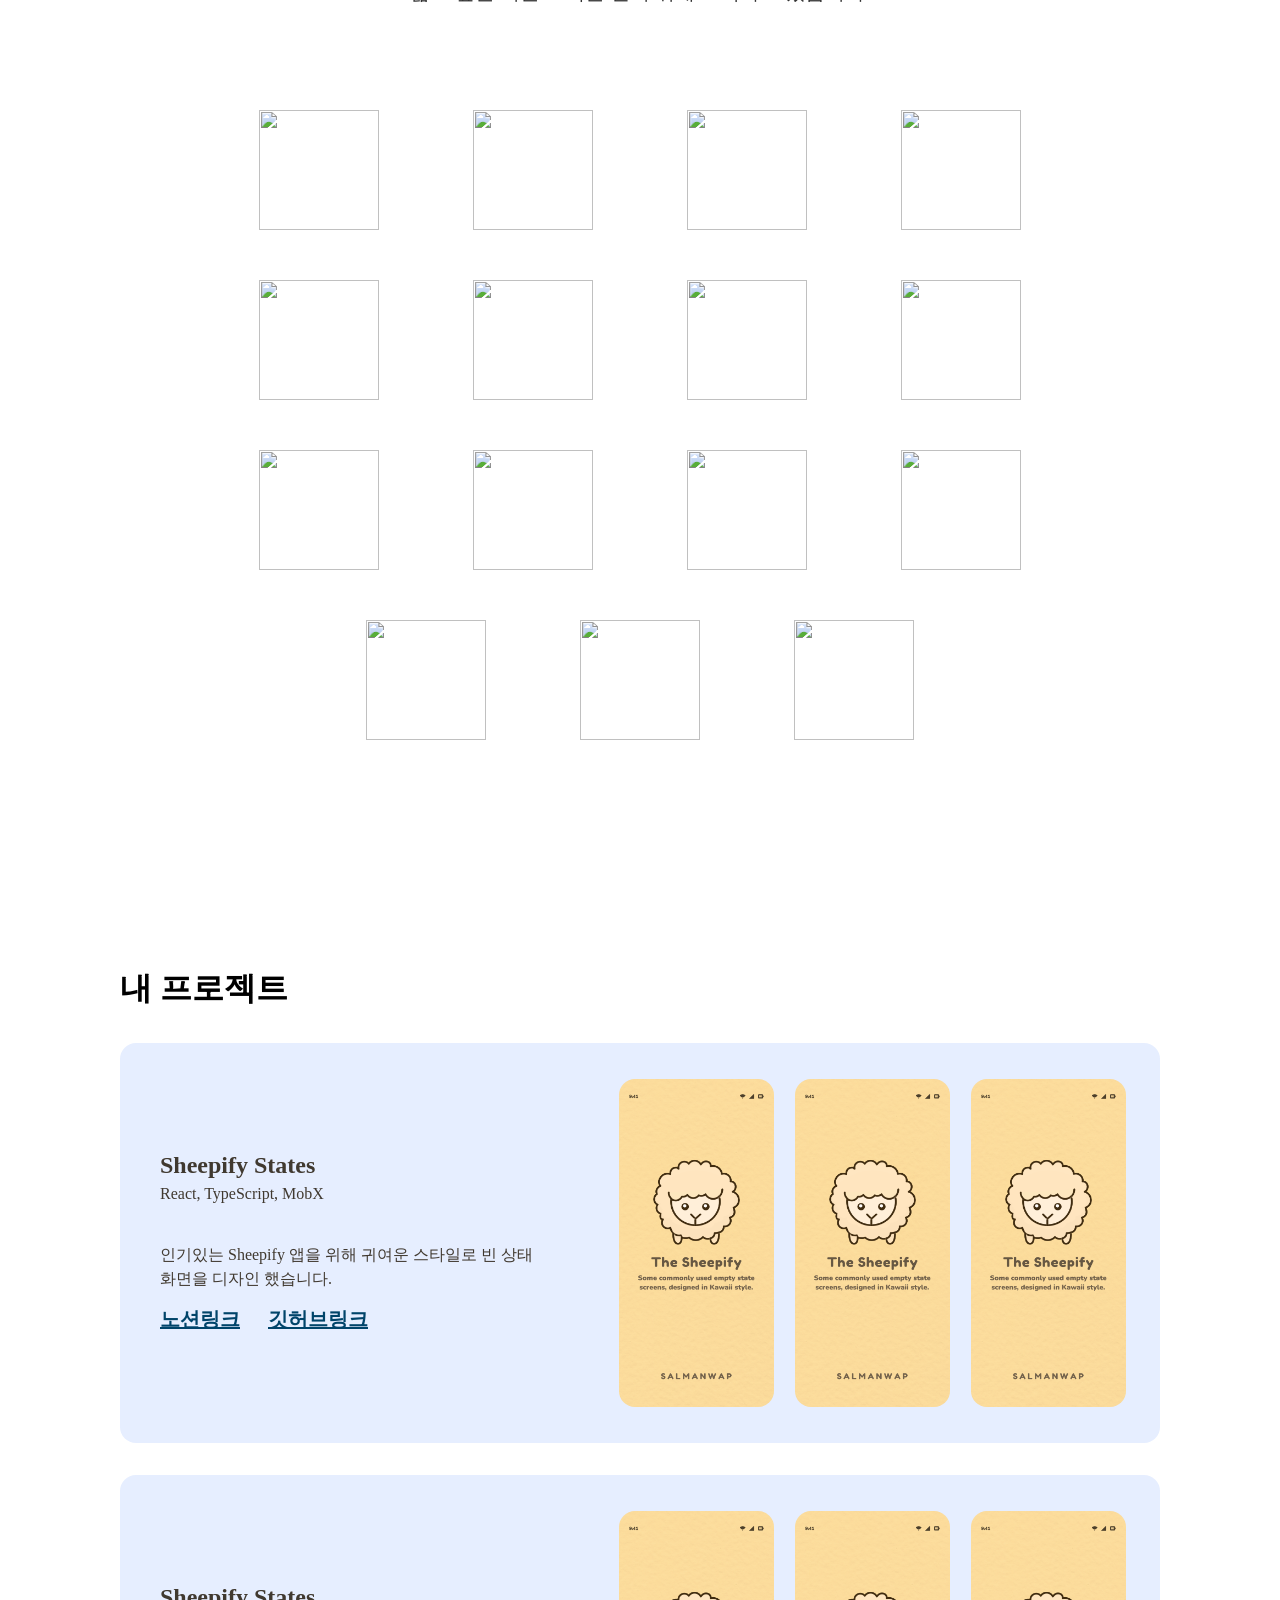
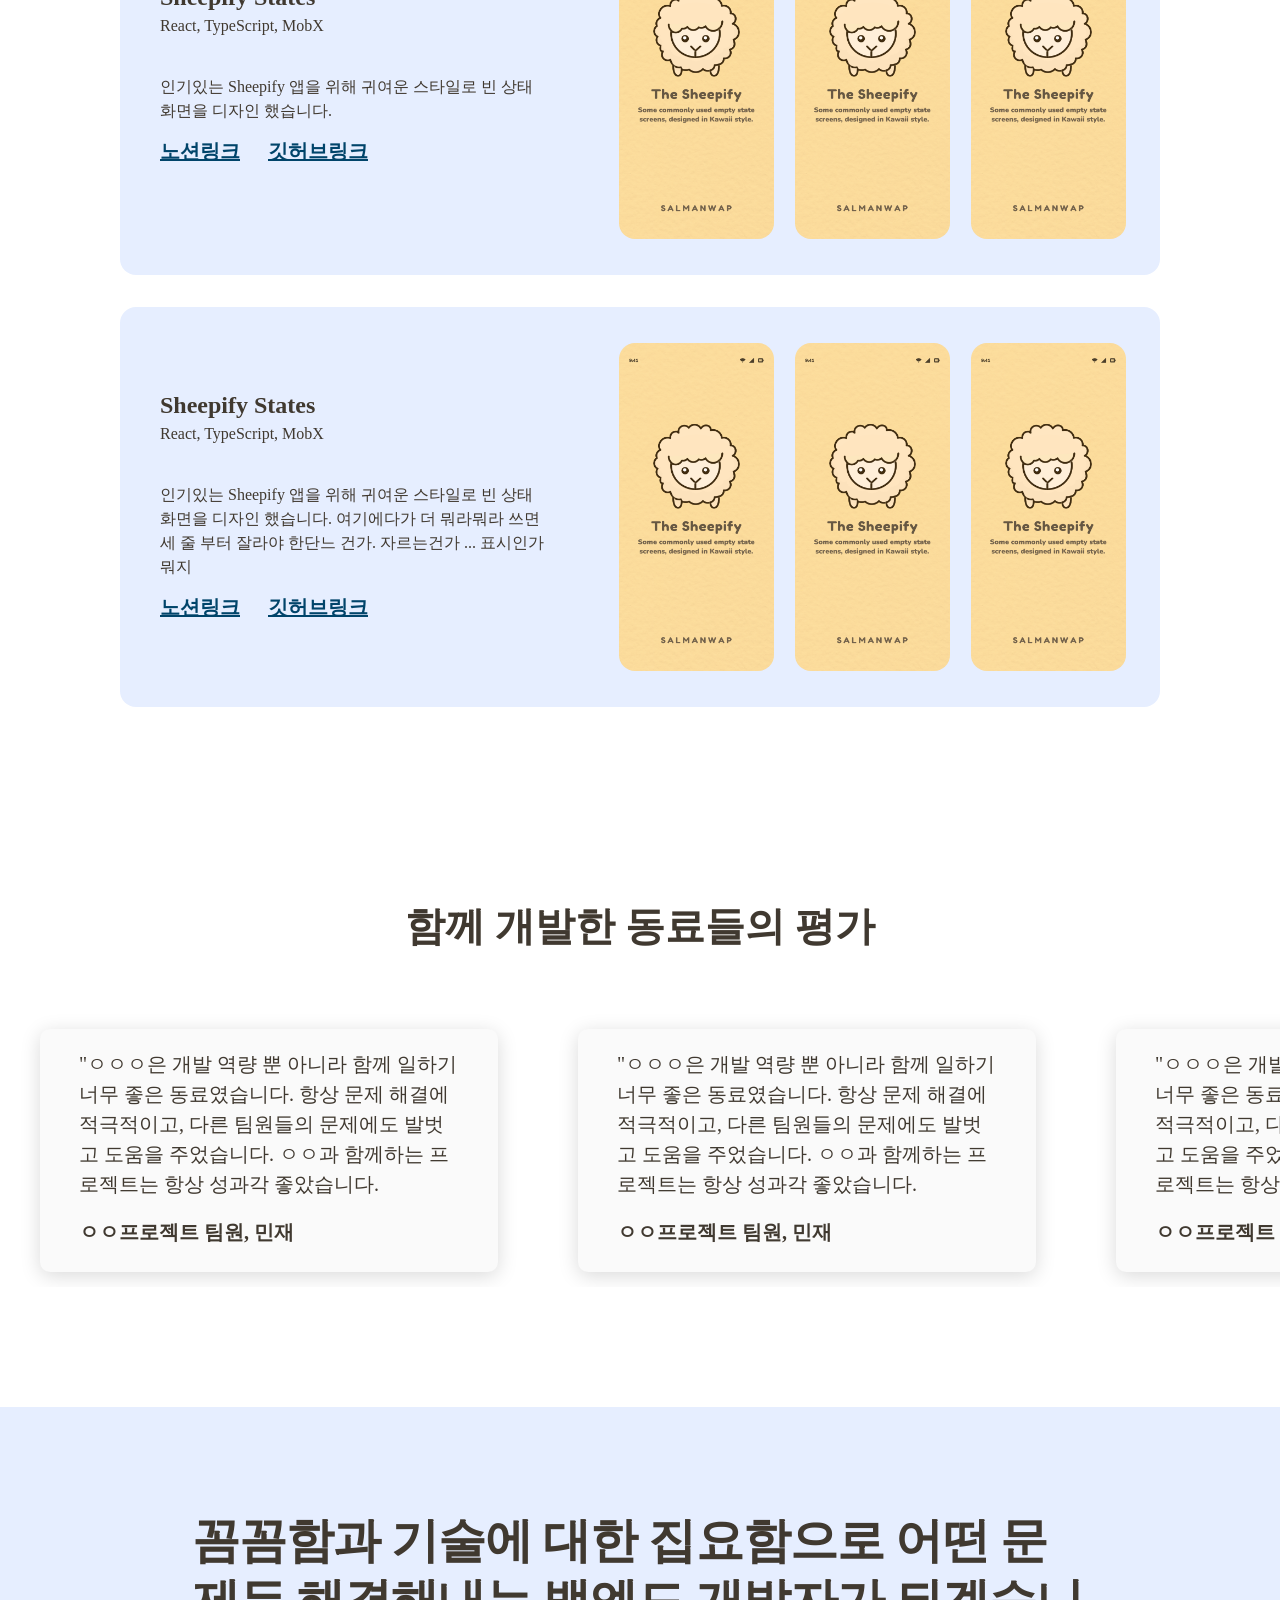
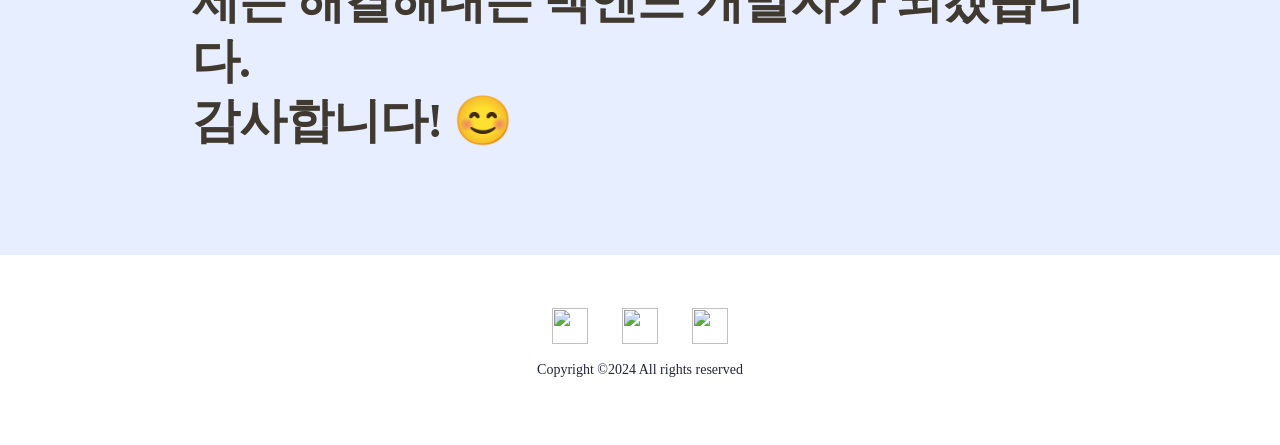
==== commit de9acaa8: "feat: add comment, ambition, footer contents" ====
--- a/index.html
+++ b/index.html
@@ -133,6 +133,53 @@
 
     </div>
 
+    <div class="commentList">
+        <h2>함께 개발한 동료들의 평가</h2>
+        <div class="commentCardScroll">
+            <div class="commentCard">
+                <p>"ㅇㅇㅇ은 개발 역량 뿐 아니라 함께 일하기 너무 좋은 동료였습니다. 항상 문제 해결에 적극적이고, 다른 팀원들의 문제에도 발벗고 도움을 주었습니다. ㅇㅇ과 함께하는 프로젝트는 항상 성과각 좋았습니다.</p>
+                <h4>ㅇㅇ프로젝트 팀원, 민재</h4>
+            </div>
+            <div class="commentCard">
+                <p>"ㅇㅇㅇ은 개발 역량 뿐 아니라 함께 일하기 너무 좋은 동료였습니다. 항상 문제 해결에 적극적이고, 다른 팀원들의 문제에도 발벗고 도움을 주었습니다. ㅇㅇ과 함께하는 프로젝트는 항상 성과각 좋았습니다.</p>
+                <h4>ㅇㅇ프로젝트 팀원, 민재</h4>
+            </div>
+            <div class="commentCard">
+                <p>"ㅇㅇㅇ은 개발 역량 뿐 아니라 함께 일하기 너무 좋은 동료였습니다. 항상 문제 해결에 적극적이고, 다른 팀원들의 문제에도 발벗고 도움을 주었습니다. ㅇㅇ과 함께하는 프로젝트는 항상 성과각 좋았습니다.</p>
+                <h4>ㅇㅇ프로젝트 팀원, 민재</h4>
+            </div>
+            <div class="commentCard">
+                <p>"ㅇㅇㅇ은 개발 역량 뿐 아니라 함께 일하기 너무 좋은 동료였습니다. 항상 문제 해결에 적극적이고, 다른 팀원들의 문제에도 발벗고 도움을 주었습니다. ㅇㅇ과 함께하는 프로젝트는 항상 성과각 좋았습니다.</p>
+                <h4>ㅇㅇ프로젝트 팀원, 민재</h4>
+            </div>
+        </div>
+
+    </div>
+
+    <div class="ambition">
+        <h2>
+            꼼꼼함과 기술에 대한 집요함으로 어떤 문제든 해결해내는 백엔드 개발자가 되겠습니다.<br />감사합니다! 😊
+        </h2>
+
+    </div>
+
+    <footer>
+        <div class="footerLinks">
+            <a href="#" target="_blank">
+                <img class="footerImg" src="https://cdn.simpleicons.org/facebook/black">
+            </a>
+            <a href="#" target="_blank">
+                <img class="footerImg" src="https://cdn.simpleicons.org/instagram/black">
+            </a>
+            <a href="#" target="_blank">
+                <img class="footerImg" src="https://cdn.simpleicons.org/linkedin/black">
+            </a>
+        </div>
+        <p>
+            Copyright ©2024 All rights reserved 
+        </p>
+    </footer>
+
     <a href="mailto:roboticts49@gmail.com" class="fixedBtn">Contact<br/>Me</a>
     
     <script>
--- a/style.css
+++ b/style.css
@@ -278,6 +278,112 @@
     border-radius: 16px;
 }
 
+.commentList {
+    padding: 80px 0px 120px 0px;
+    display: flex;
+    flex-direction: column;
+    justify-content: center;
+
+    font-family: "Pretendard";
+    color: #403930;
+}
+
+.commentList h2 {
+    font-size: 40px;
+    font-style: normal;
+    font-weight: 700;
+    margin: 0 auto;
+}
+
+.commentCardScroll {
+    margin-top: 60px;
+    display: flex;
+    flex-direction: row;
+    overflow-x: scroll;
+    /* overflow-x: hidden; */
+}
+
+.commentCardScroll::-webkit-scrollbar {
+    display: none;
+}
+
+.commentCard {
+    display: flex;
+    flex-direction: column;
+    width: 380px;
+    padding: 0 39px;
+    /* border: solid 1px black; */
+    border-radius: 10px;
+    background: #FAFAFA;
+    box-shadow: 0px 4px 20px 0px rgba(0, 0, 0, 0.15);
+    margin: 15px 40px;
+
+    font-size: 20px;
+}
+
+.commentCard p {
+    /* width: 380px; */
+    text-overflow: clip;
+    font-weight: 400;
+    line-height: 150%;
+    margin-bottom: 20px;
+}
+
+.commentCard h4 {
+    width: 380px;
+    font-weight: 600;
+    margin-top: 0;  
+}
+
+.ambition {
+    background-color: #E6EEFF;;
+    padding: 64px 0;
+
+    width: 100vw;
+    display: flex;
+    flex-direction: row;
+    justify-content: center;
+}
+
+.ambition h2 {
+    width: 70%;
+    align-self: stretch;
+    color: #403930;
+    font-family: Pretendard;
+    font-size: 48px;
+    font-style: normal;
+    font-weight: 600;
+    line-height: 125%; /* 60px */
+    letter-spacing: -0.96px;
+}
+
+footer {
+    display: flex;
+    justify-content: center;
+    flex-direction: column;
+    align-items: center;
+    margin: 53px auto;
+
+}
+.footerLinks {
+    text-decoration: none;
+    display: flex;
+}
+.footerLinks a {
+    margin: 0 17px;
+}
+.footerImg {
+    width: 36px;
+    height: 36px;
+}
+footer p {
+    color: var(--Dark, #21243D);
+    text-align: center;
+    font-family: Heebo;
+    font-size: 14px;
+    font-weight: 400;
+}
+
 
 /* @media (max-width: 768px) {
     .fixedBtn {
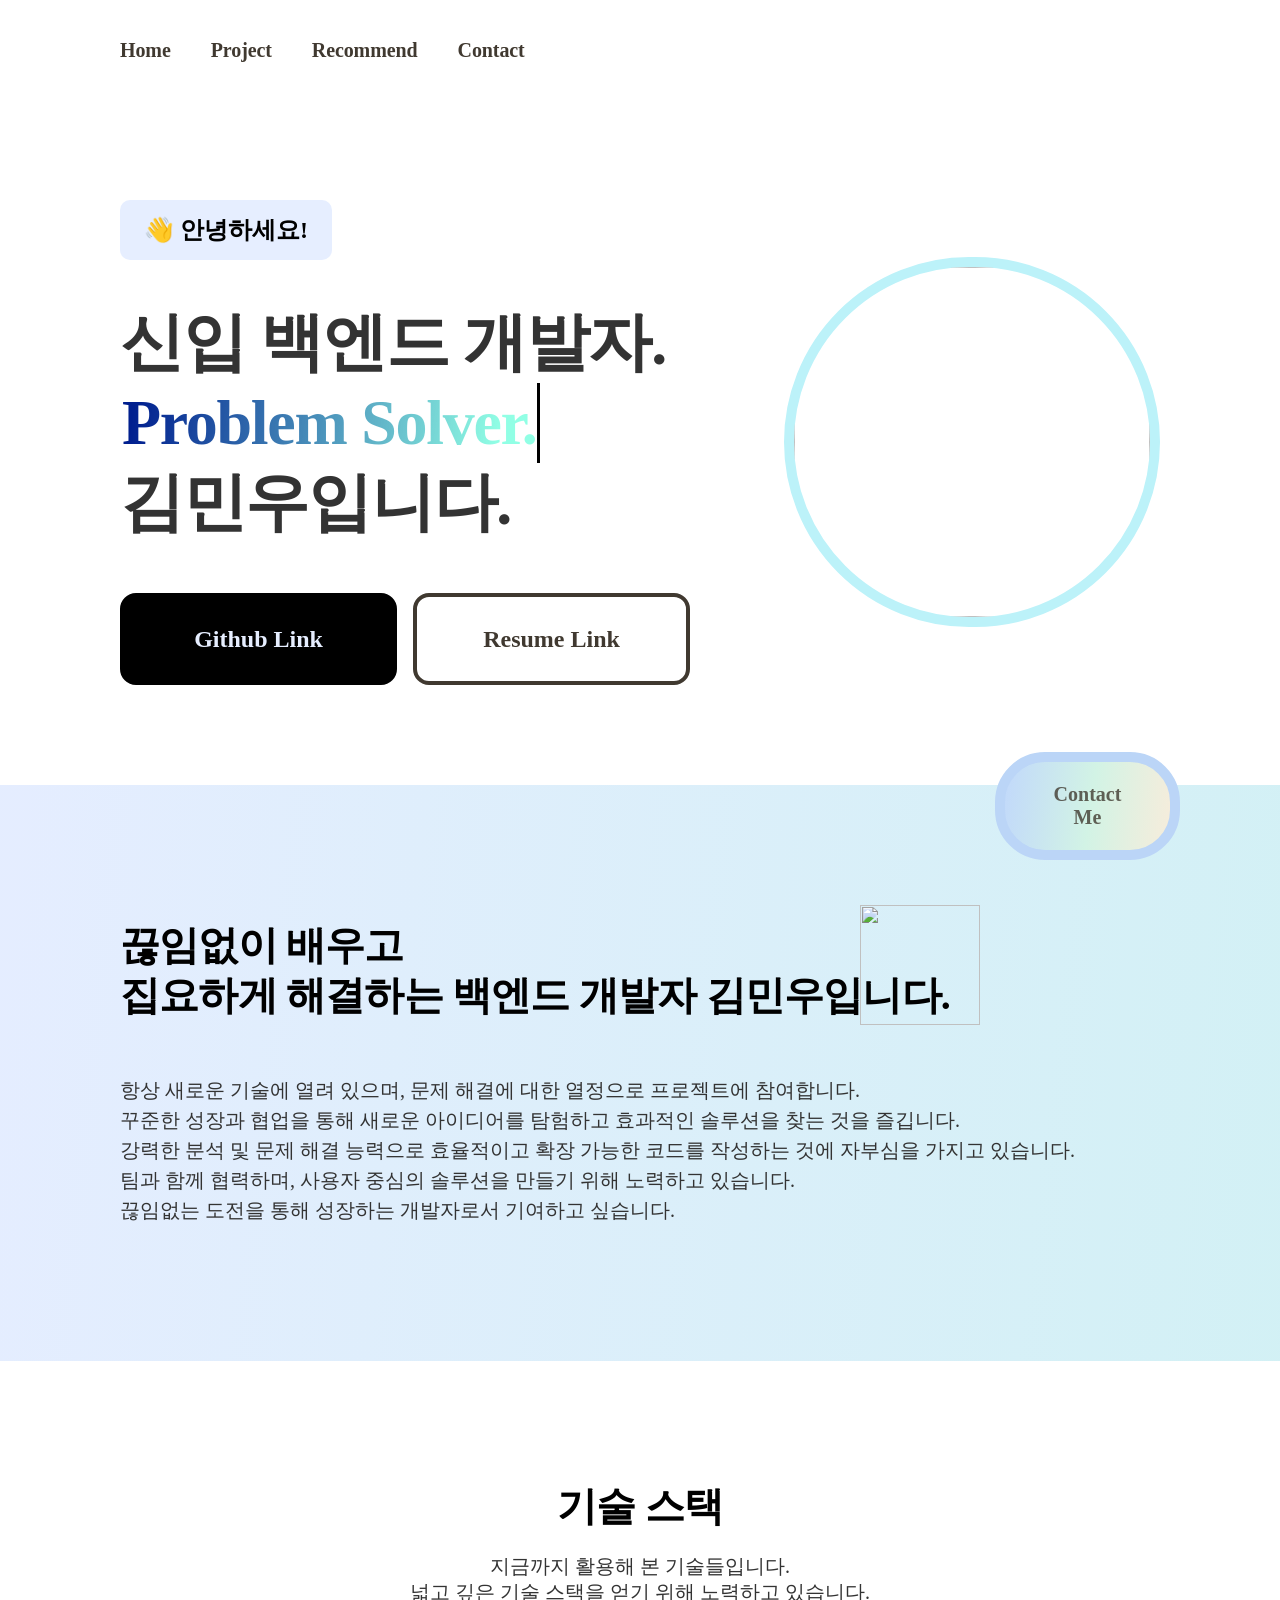
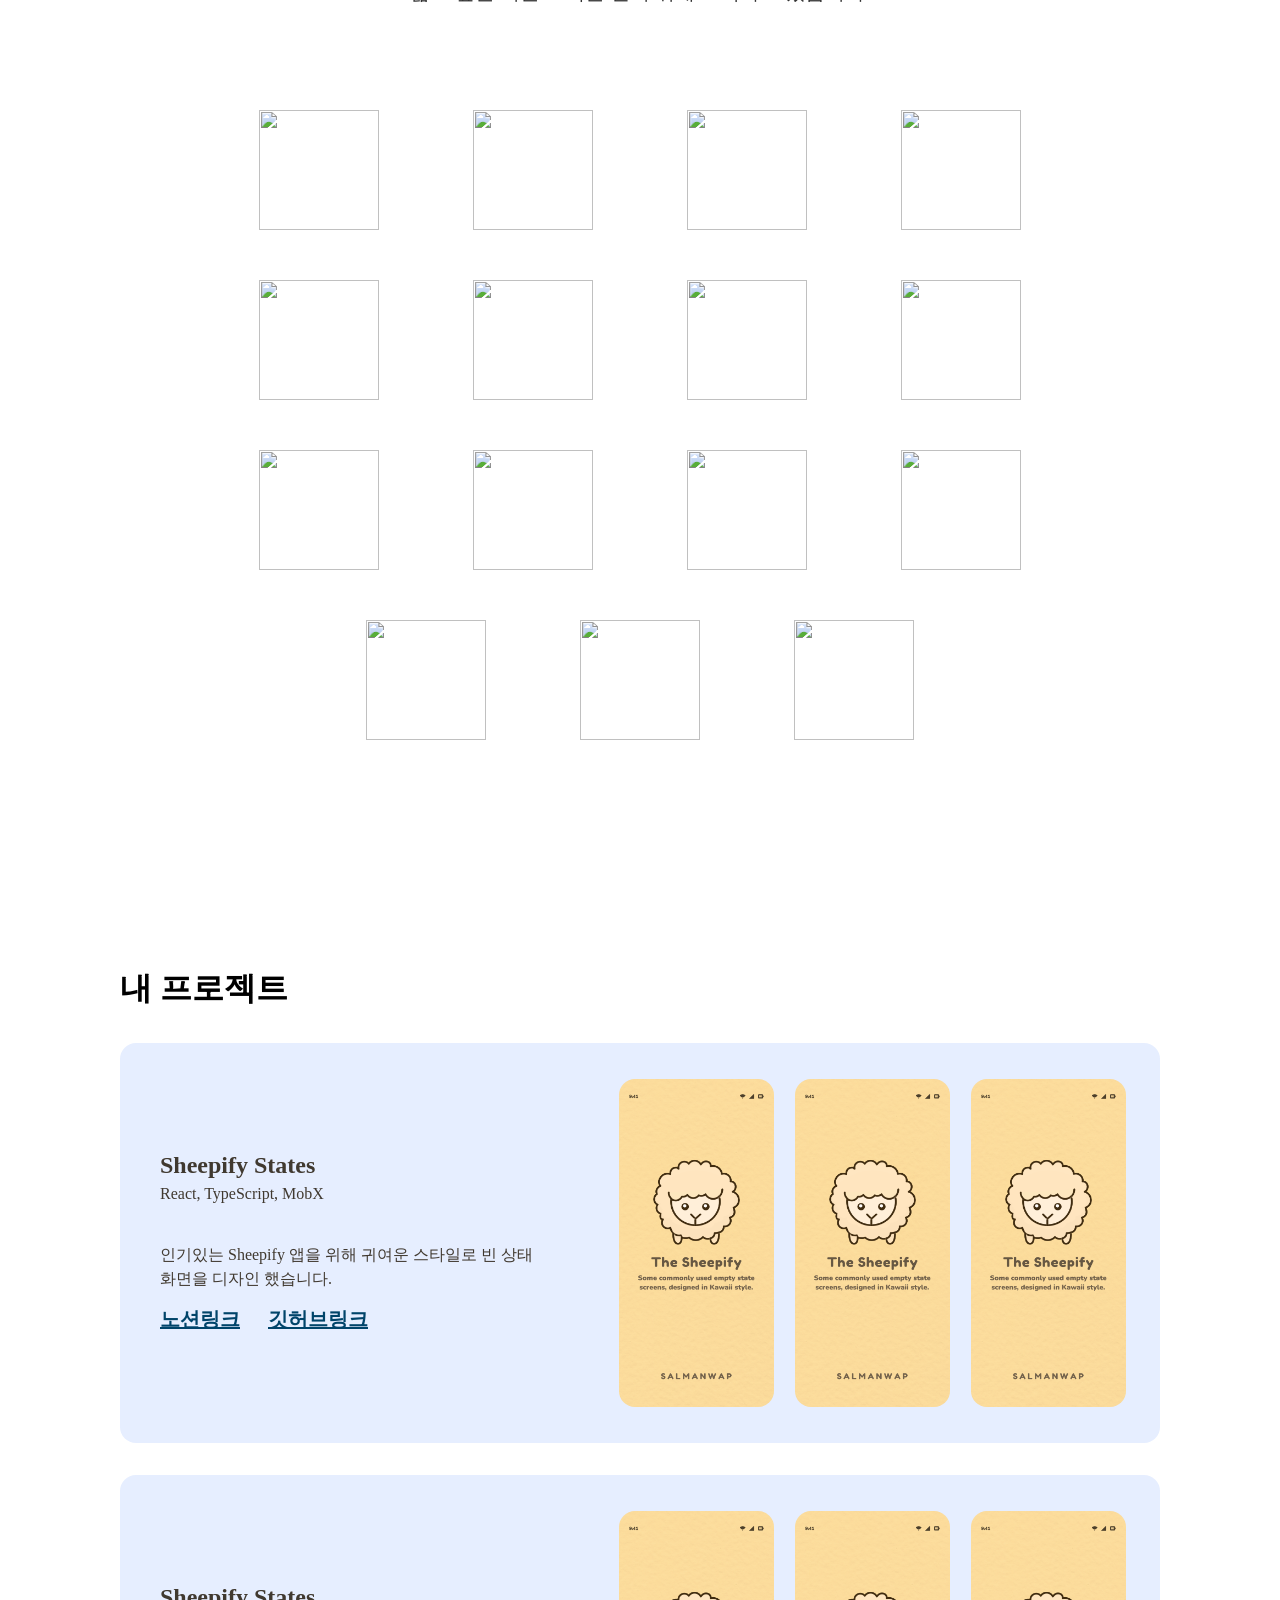
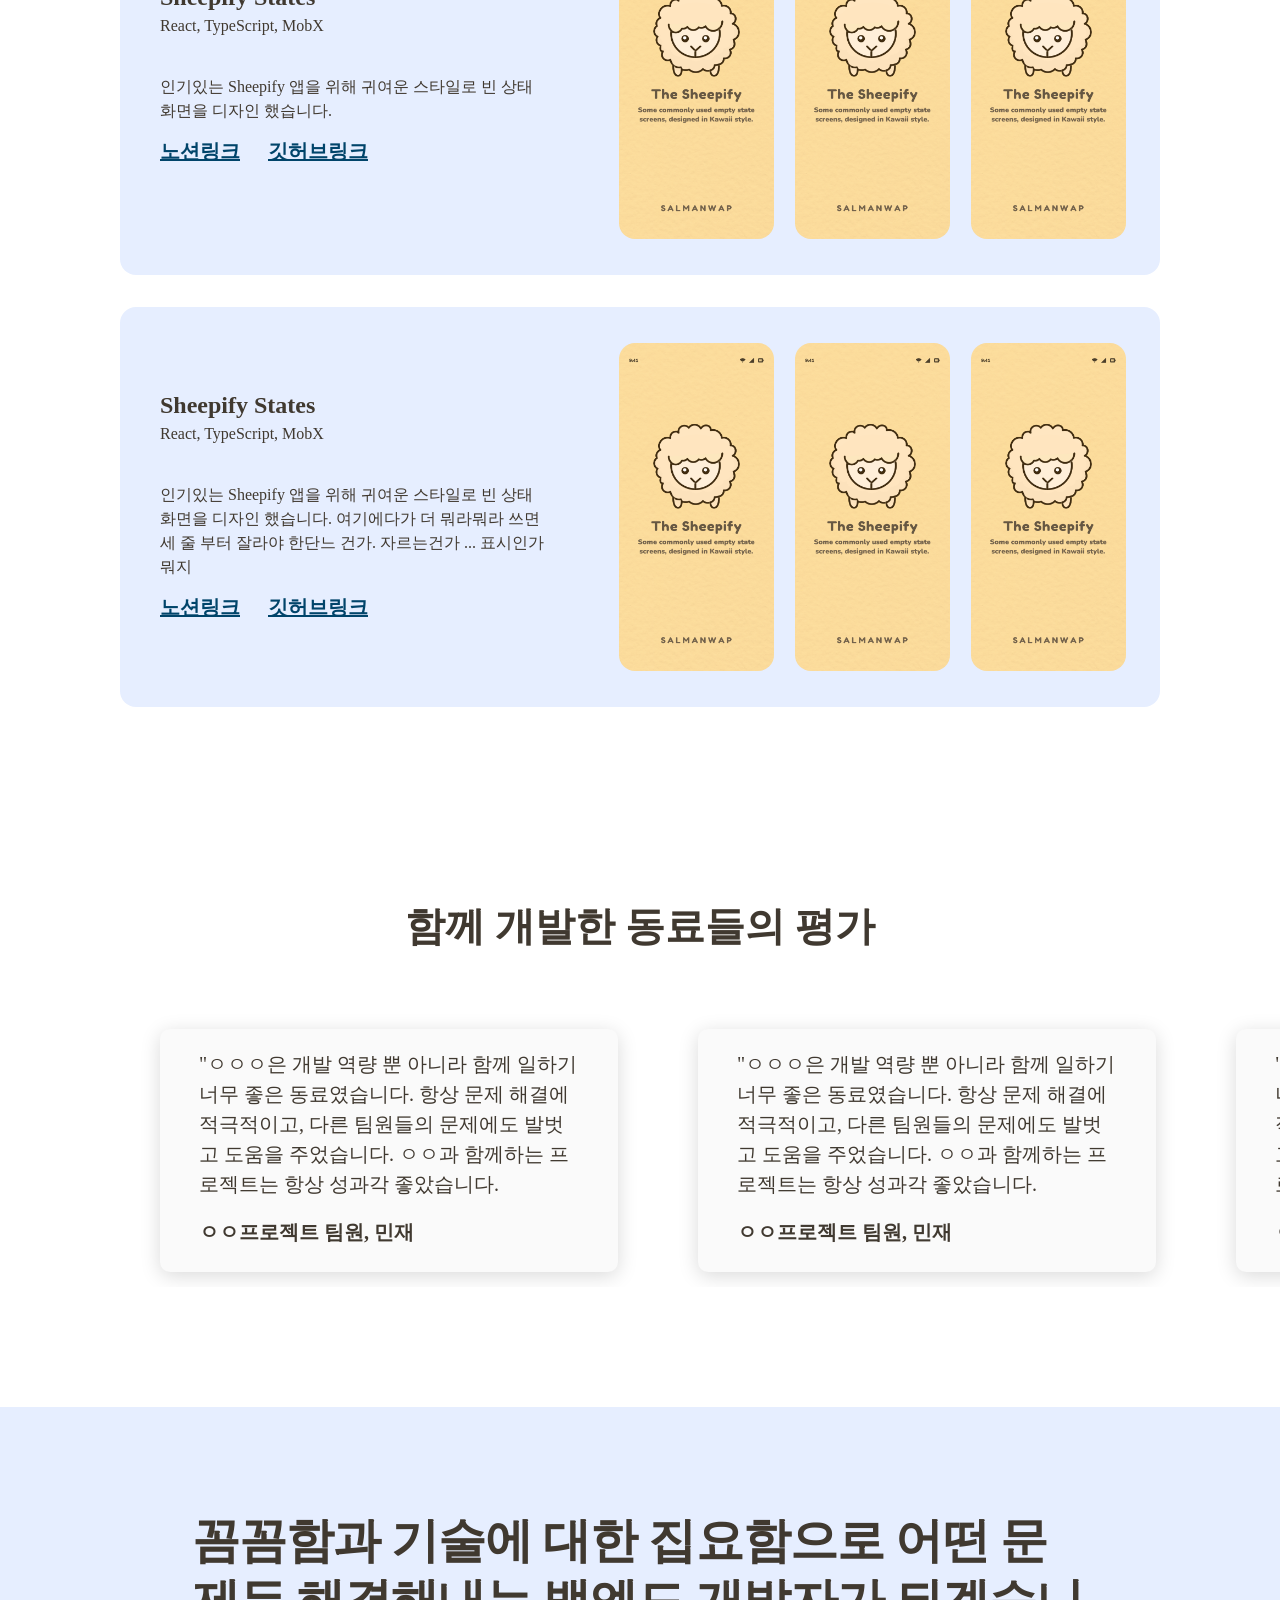
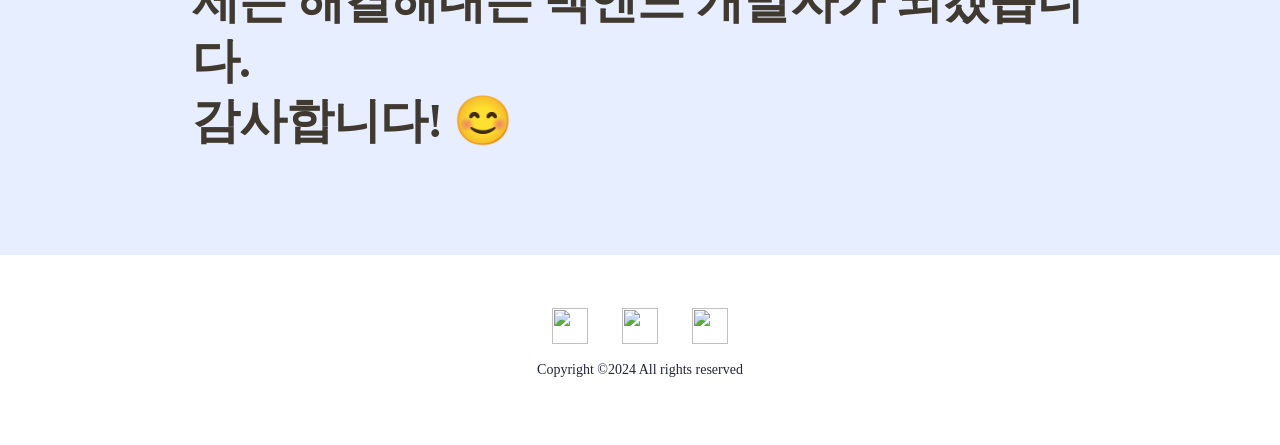
==== commit e0ee47eb: "feat: add space at comment card scroll" ====
--- a/index.html
+++ b/index.html
@@ -136,22 +136,24 @@
     <div class="commentList">
         <h2>함께 개발한 동료들의 평가</h2>
         <div class="commentCardScroll">
-            <div class="commentCard">
-                <p>"ㅇㅇㅇ은 개발 역량 뿐 아니라 함께 일하기 너무 좋은 동료였습니다. 항상 문제 해결에 적극적이고, 다른 팀원들의 문제에도 발벗고 도움을 주었습니다. ㅇㅇ과 함께하는 프로젝트는 항상 성과각 좋았습니다.</p>
-                <h4>ㅇㅇ프로젝트 팀원, 민재</h4>
-            </div>
-            <div class="commentCard">
-                <p>"ㅇㅇㅇ은 개발 역량 뿐 아니라 함께 일하기 너무 좋은 동료였습니다. 항상 문제 해결에 적극적이고, 다른 팀원들의 문제에도 발벗고 도움을 주었습니다. ㅇㅇ과 함께하는 프로젝트는 항상 성과각 좋았습니다.</p>
-                <h4>ㅇㅇ프로젝트 팀원, 민재</h4>
-            </div>
-            <div class="commentCard">
-                <p>"ㅇㅇㅇ은 개발 역량 뿐 아니라 함께 일하기 너무 좋은 동료였습니다. 항상 문제 해결에 적극적이고, 다른 팀원들의 문제에도 발벗고 도움을 주었습니다. ㅇㅇ과 함께하는 프로젝트는 항상 성과각 좋았습니다.</p>
-                <h4>ㅇㅇ프로젝트 팀원, 민재</h4>
-            </div>
-            <div class="commentCard">
-                <p>"ㅇㅇㅇ은 개발 역량 뿐 아니라 함께 일하기 너무 좋은 동료였습니다. 항상 문제 해결에 적극적이고, 다른 팀원들의 문제에도 발벗고 도움을 주었습니다. ㅇㅇ과 함께하는 프로젝트는 항상 성과각 좋았습니다.</p>
-                <h4>ㅇㅇ프로젝트 팀원, 민재</h4>
-            </div>
+            <div class="emptyCommentCard">empty card</div>
+            <div class="commentCard">
+                <p>"ㅇㅇㅇ은 개발 역량 뿐 아니라 함께 일하기 너무 좋은 동료였습니다. 항상 문제 해결에 적극적이고, 다른 팀원들의 문제에도 발벗고 도움을 주었습니다. ㅇㅇ과 함께하는 프로젝트는 항상 성과각 좋았습니다.</p>
+                <h4>ㅇㅇ프로젝트 팀원, 민재</h4>
+            </div>
+            <div class="commentCard">
+                <p>"ㅇㅇㅇ은 개발 역량 뿐 아니라 함께 일하기 너무 좋은 동료였습니다. 항상 문제 해결에 적극적이고, 다른 팀원들의 문제에도 발벗고 도움을 주었습니다. ㅇㅇ과 함께하는 프로젝트는 항상 성과각 좋았습니다.</p>
+                <h4>ㅇㅇ프로젝트 팀원, 민재</h4>
+            </div>
+            <div class="commentCard">
+                <p>"ㅇㅇㅇ은 개발 역량 뿐 아니라 함께 일하기 너무 좋은 동료였습니다. 항상 문제 해결에 적극적이고, 다른 팀원들의 문제에도 발벗고 도움을 주었습니다. ㅇㅇ과 함께하는 프로젝트는 항상 성과각 좋았습니다.</p>
+                <h4>ㅇㅇ프로젝트 팀원, 민재</h4>
+            </div>
+            <div class="commentCard">
+                <p>"ㅇㅇㅇ은 개발 역량 뿐 아니라 함께 일하기 너무 좋은 동료였습니다. 항상 문제 해결에 적극적이고, 다른 팀원들의 문제에도 발벗고 도움을 주었습니다. ㅇㅇ과 함께하는 프로젝트는 항상 성과각 좋았습니다.</p>
+                <h4>ㅇㅇ프로젝트 팀원, 민재</h4>
+            </div>
+            <div class="emptyCommentCard">empty card</div>
         </div>
 
     </div>
--- a/style.css
+++ b/style.css
@@ -7,6 +7,8 @@
 
 nav {
     /* allign items with gap */
+    max-width: 1290px;
+    margin: 0 auto;
     display: flex;
     gap: 40px;
     height: 100px;
@@ -218,6 +220,8 @@
 }
 
 .projectList {
+    max-width: 1290px;
+    margin: 0 auto;
     padding: 80px 120px;
     font-family: "Pretendard";
 }
@@ -305,6 +309,15 @@
 
 .commentCardScroll::-webkit-scrollbar {
     display: none;
+}
+
+.emptyCommentCard {
+    display: flex;
+    flex-direction: column;
+    width: 10vw;
+    margin: 15px 40px;
+
+    visibility: hidden;
 }
 
 .commentCard {
@@ -322,7 +335,6 @@
 }
 
 .commentCard p {
-    /* width: 380px; */
     text-overflow: clip;
     font-weight: 400;
     line-height: 150%;
@@ -339,7 +351,7 @@
     background-color: #E6EEFF;;
     padding: 64px 0;
 
-    width: 100vw;
+    width: 100%;
     display: flex;
     flex-direction: row;
     justify-content: center;
--- a/responsive.css
+++ b/responsive.css
@@ -128,7 +128,7 @@
     width: 80vw;
 }
 
-.projectCardLeft h2 {}
+/* .projectCardLeft h2 {} */
 
 .projectCardLeft h6 {
     margin-bottom: 10px;
@@ -142,7 +142,63 @@
     -webkit-box-orient: vertical;
 }
 
-.projectCardLeft a {}
+/* .projectCardLeft a {} */
+
+/* 24 14 12 */
+.commentList {
+    padding: 60px 0px;
+}
+
+.commentList h2 {
+    font-size: 24px;
+    font-weight: 700;
+}
+
+.commentCardScroll {
+    width: 100vw;
+    flex-direction: column;
+    overflow-x: unset;
+    justify-content: center;
+}
+
+.emptyCommentCard {
+    display: none;
+}
+
+.commentCard {
+    width: 70vw;
+    padding: 0 5vw;
+    align-self: center;
+}
+
+.commentCard p {
+    font-size: 14px;
+    font-weight: 600;
+}
+
+.commentCard h4 {
+    width: fit-content;
+    font-size: 12px;
+    color: #1866AF;
+    align-self: flex-end;
+}
+
+.ambition h2 {
+    font-size: 24px;
+}
+
+footer {
+    flex-direction: column-reverse;
+}
+
+.footerLinks a {
+    margin: 0 10px;
+}
+
+.footerImg {
+    width: 30px;
+    height: 30px;
+}
 
 .fixedBtn {
     display: none;
